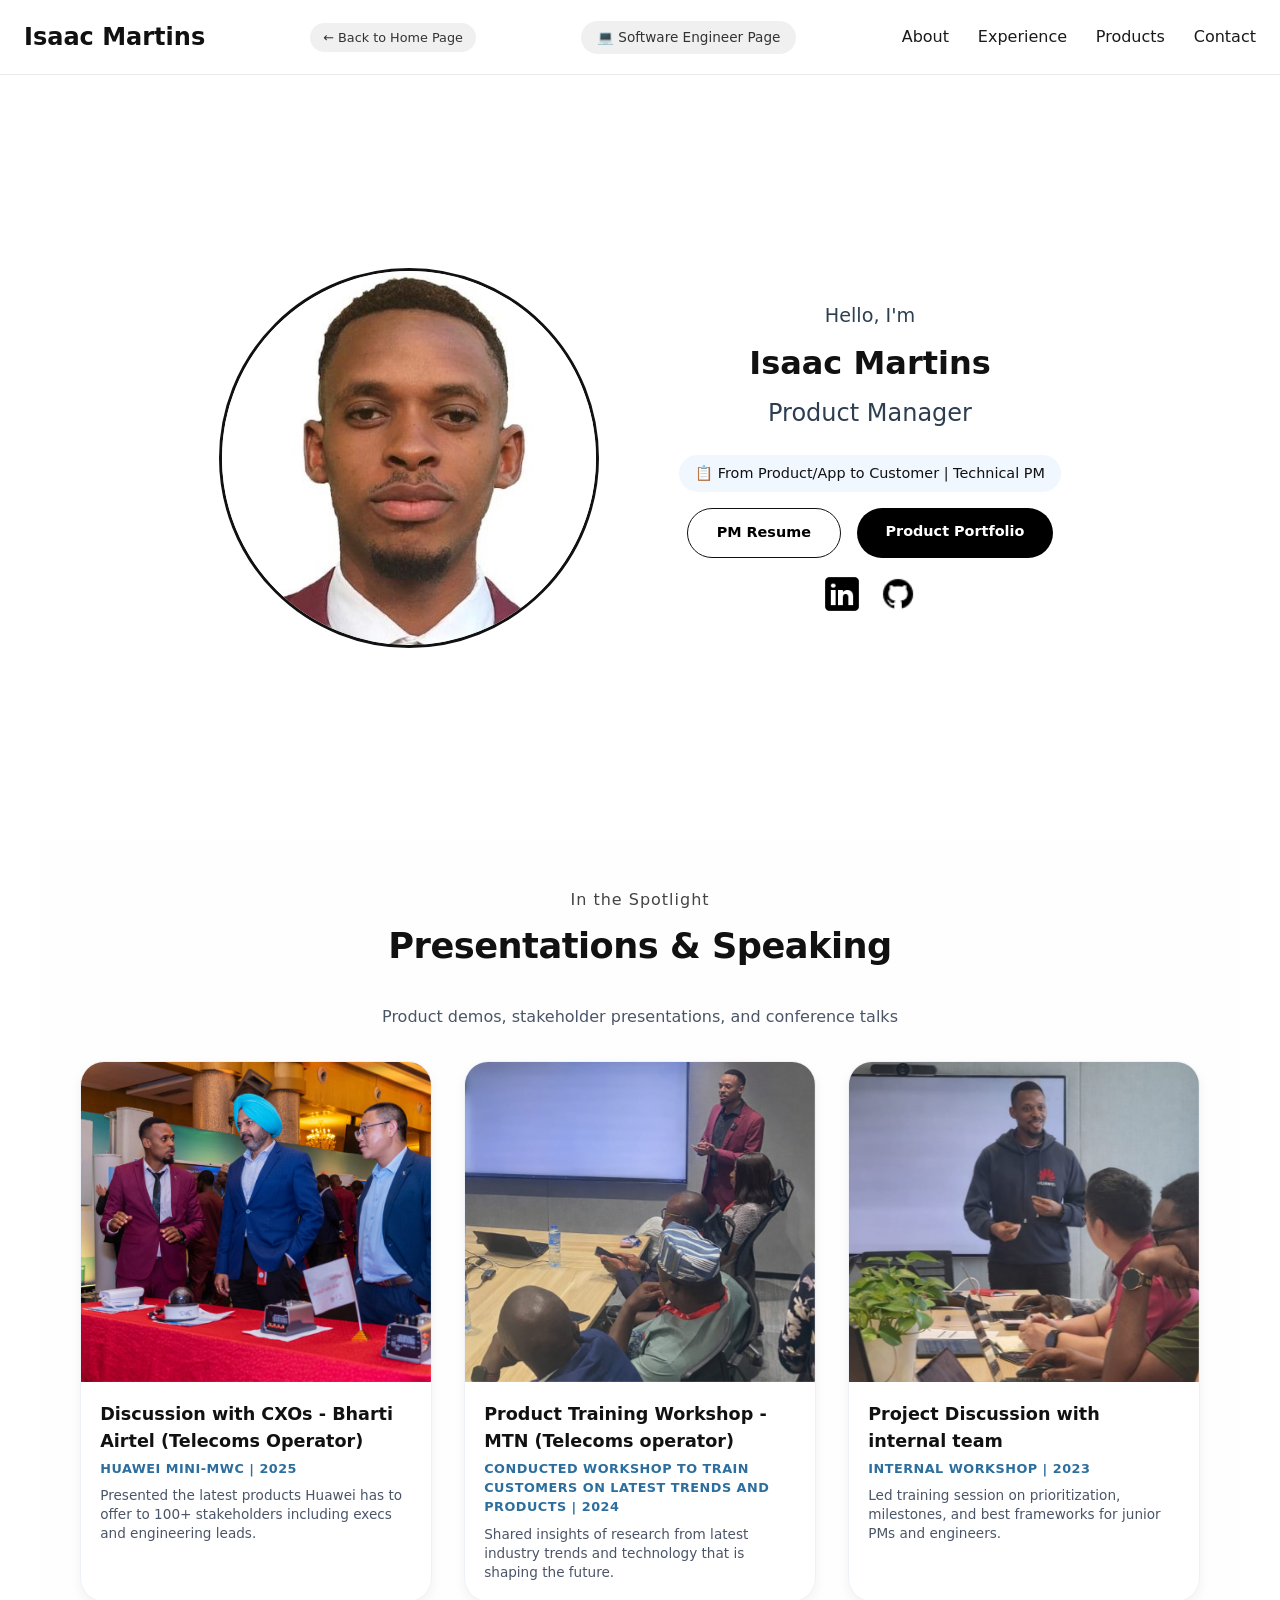
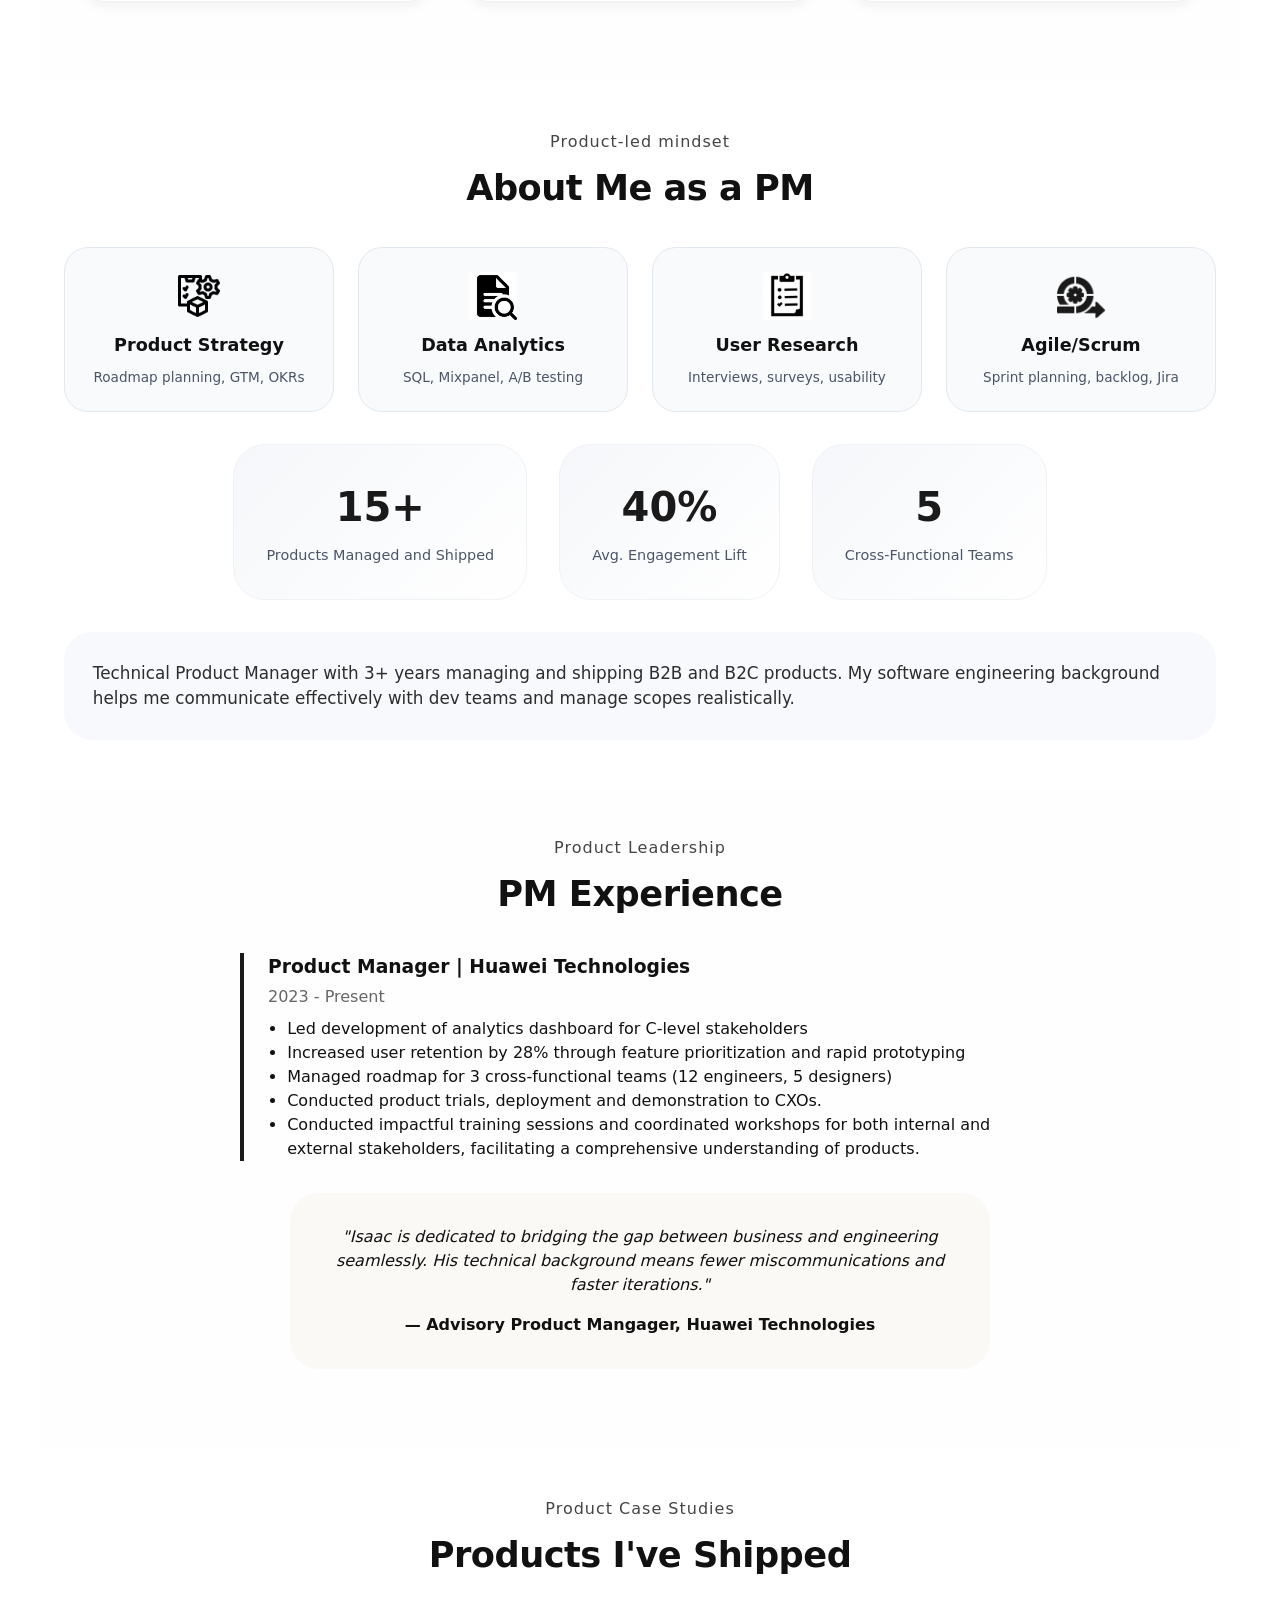
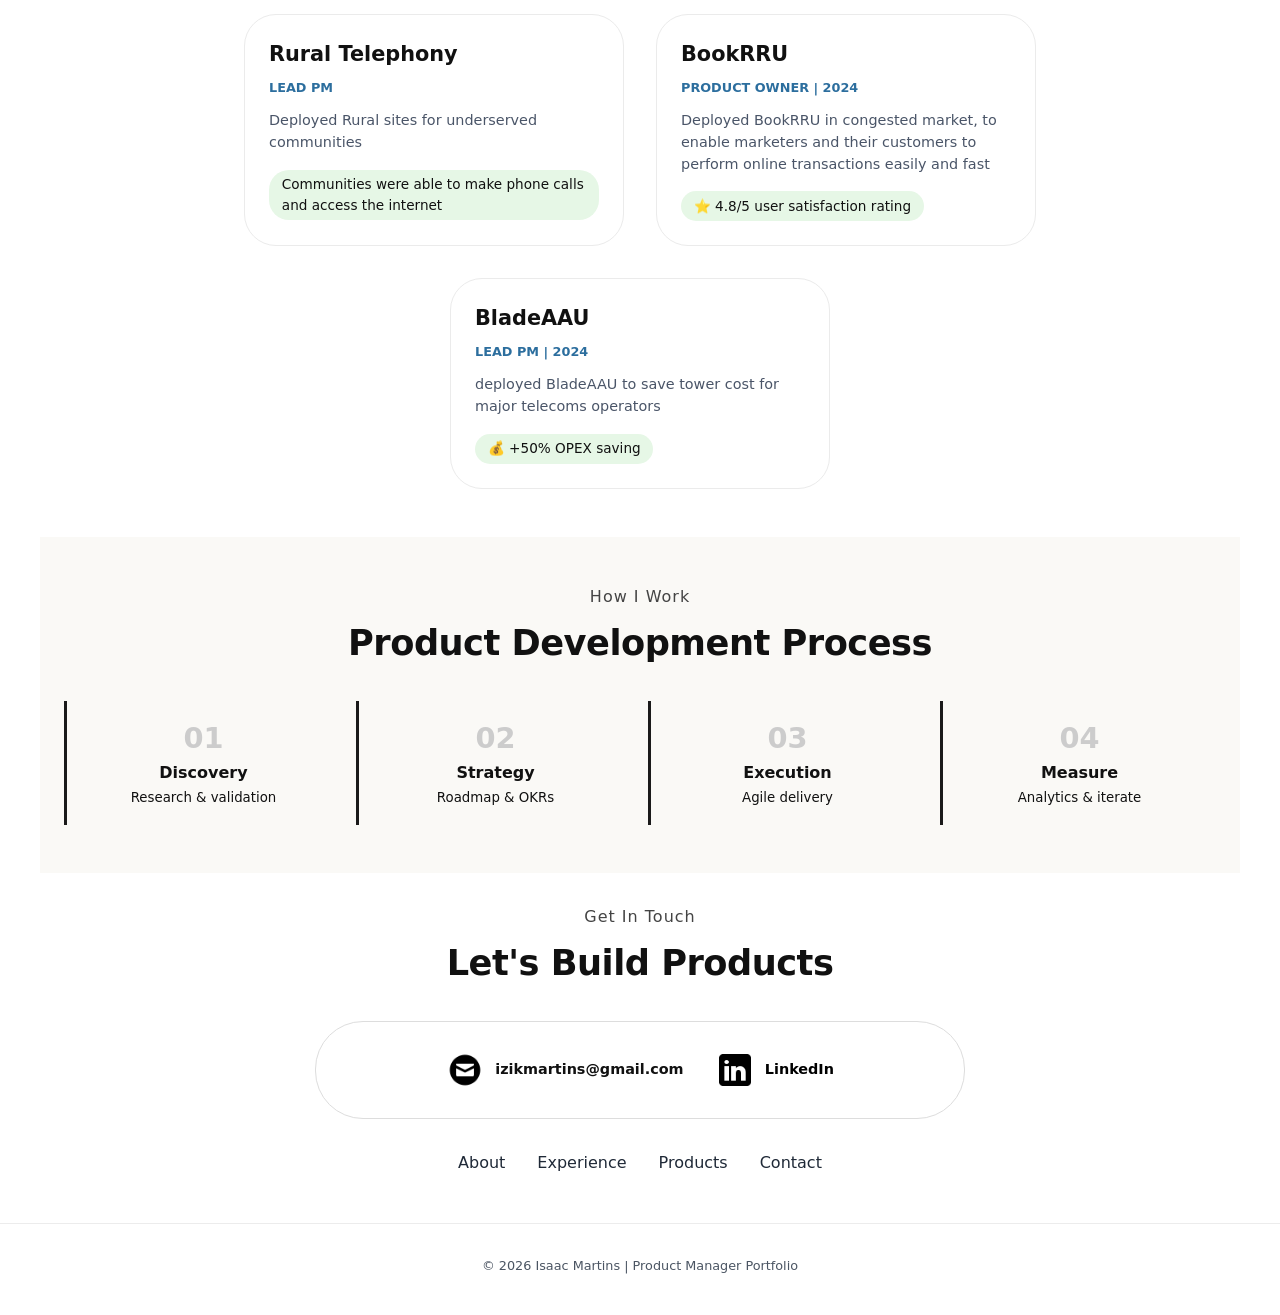
==== pm-portfolio.html @ a0c47660 "improved portfolio site" ====
<!DOCTYPE html>
<html lang="en">
<head>
  <meta charset="UTF-8">
  <meta name="viewport" content="width=device-width, initial-scale=1.0, viewport-fit=cover">
  <title>Isaac Martins | Product Manager Portfolio</title>
  <link rel="stylesheet" href="styles.css">
</head>
<body>
  <header>
    <p>Isaac Martins</p>
    <a href="index.html" class="role-link" style="text-decoration: none; background: #f0f0f0; padding: 0.3rem 0.8rem; border-radius: 40px; font-size: 0.8rem;">← Back to Home Page</a>
    <div class="role-badge">
      <a href="dev-portfolio.html" class="role-link">💻 Software Engineer Page</a>
      
    </div>
    
    <nav>
      <ul>
        <li><a href="#pm-about">About</a></li>
        <li><a href="#pm-experience">Experience</a></li>
        <li><a href="#pm-projects">Products</a></li>
        <li><a href="#contact">Contact</a></li>
      </ul>
    </nav>
    
  </header>

  <main>
    <!-- PM Section -->
    <section class="fsection">
      <article>
        <img class="profile-pic" src="assets/profile-pic.jpg" alt="Isaac Martins PM">
      </article>
      <article>
        <div class="intro">
          <p class="intro-p1">Hello, I'm</p>
          <p class="intro-p2"><b>Isaac Martins</b></p>
          <p class="intro-p3">Product Manager</p>
          <div class="pm-tagline">📋 From Product/App to Customer | Technical PM</div>
        </div>
        <div class="doc">
          <a href="assets/Martins Isaac (PM) - CV.pdf" download class="download-btn">PM Resume</a>
          <a href="#presentations" class="contact-btn">Product Portfolio</a>
        </div>
        <div class="contact-icons" style="display: flex; justify-content: center; gap: 1rem; margin-top: 1rem;">
         <a href="https://linkedin.com/in/isaac-m-b29242b6" target="_blank"aria-label="LinkedIn"><img src="assets/linkedin2.png" alt="LinkedIn"></a>
          <a href="https://github.com/izikmartins" target="_blank" aria-label="GitHub"><img src="assets/github.png" alt="GitHub"></a>
        </div>
      </article>
    </section>
        <!-- Presentations & Speaking Gallery -->
    <section class="section-container presentation-section" id="presentations">
      <div style="text-align: center;">
        <p class="headers-p">In the Spotlight</p>
        <h1 class="headers-h1">Presentations & Speaking</h1>
        <p style="color: #4a5568; max-width: 600px; margin: 0 auto 2rem;">Product demos, stakeholder presentations, and conference talks</p>
      </div>

      <div class="gallery-grid" id="galleryGrid">
        
        
        <div class="gallery-card">
          <img class="gallery-img" src="assets/presentation-1.jpg" alt="Product roadmap presentation" >
          <div class="gallery-info">
            <div class="gallery-title">Discussion with CXOs - Bharti Airtel (Telecoms Operator)</div>
            <div class="gallery-event">Huawei Mini-MWC | 2025</div>
            <div class="gallery-desc">Presented the latest products Huawei has to offer to 100+ stakeholders including execs and engineering leads.</div>
          </div>
        </div>

       
        <div class="gallery-card">
          <img class="gallery-img" src="assets/presentation-3.jpeg" alt="User research findings" onerror="this.src='https://placehold.co/600x400/34495e/white?text=User+Research+Findings'">
          <div class="gallery-info">
            <div class="gallery-title">Product Training Workshop - MTN (Telecoms operator) </div>
            <div class="gallery-event">Conducted Workshop to train customers on latest trends and products | 2024</div>
            <div class="gallery-desc">Shared insights of research from latest industry trends and technology that is shaping the future.</div>
          </div>
        </div>


     
        <div class="gallery-card">
          <img class="gallery-img" src="assets/presentation-6.jpeg" alt="Agile workshop" onerror="this.src='https://placehold.co/600x400/2c3e50/white?text=Agile+Workshop'">
          <div class="gallery-info">
            <div class="gallery-title">Project Discussion with internal team</div>
            <div class="gallery-event">Internal Workshop | 2023</div>
            <div class="gallery-desc">Led training session on prioritization, milestones, and best frameworks for junior PMs and engineers.</div>
          </div>
        </div>
      </div>

    
    </section>

    <!-- PM About -->
    <section id="pm-about" class="section-container">
      <div style="text-align: center;">
        <p class="headers-p">Product-led mindset</p>
        <h1 class="headers-h1">About Me as a PM</h1>
      </div>
      
      <div class="pm-skills-grid">
        <div class="skill-card">
          <img src="assets/product-management.png" alt="strategy">
          <h3>Product Strategy</h3>
          <p>Roadmap planning, GTM, OKRs</p>
        </div>
        <div class="skill-card">
          <img src="assets/analysis.gif" alt="analytics">
          <h3>Data Analytics</h3>
          <p>SQL, Mixpanel, A/B testing</p>
        </div>
        <div class="skill-card">
          <img src="assets/market-survey.gif" alt="users">
          <h3>User Research</h3>
          <p>Interviews, surveys, usability</p>
        </div>
        <div class="skill-card">
          <img src="assets/scrum.png" alt="agile">
          <h3>Agile/Scrum</h3>
          <p>Sprint planning, backlog, Jira</p>
        </div>
      </div>

      <div class="metrics-grid">
        <div class="metric-item">
          <div class="metric-number">15+</div>
          <div class="metric-label">Products Managed and Shipped</div>
        </div>
        <div class="metric-item">
          <div class="metric-number">40%</div>
          <div class="metric-label">Avg. Engagement Lift</div>
        </div>
        <div class="metric-item">
          <div class="metric-number">5</div>
          <div class="metric-label">Cross-Functional Teams</div>
        </div>
      </div>

      <div class="about-text" style="background: #f7f9fc; padding: 1.8rem; border-radius: 28px; margin-top: 1.5rem;">
        <p style="font-size: 1.05rem;">Technical Product Manager with 3+ years managing and shipping B2B and B2C products. 
        My software engineering background helps me communicate effectively with dev teams and manage
        scopes realistically.</p>
      </div>
    </section>

    <!-- PM Experience -->
    <section id="pm-experience" class="section-container" style="background: #fefefe;">
      <div style="text-align: center;">
        <p class="headers-p">Product Leadership</p>
        <h1 class="headers-h1">PM Experience</h1>
      </div>

      <div style="display: flex; flex-direction: column; gap: 1.5rem; max-width: 800px; margin: 0 auto;">
        <div style="border-left: 4px solid #1a1a1a; padding-left: 1.5rem;">
          <h3>Product Manager | Huawei Technologies</h3>
          <p style="color: #666; margin: 0.3rem 0;">2023 - Present</p>
          <ul style="margin-left: 1.2rem; margin-top: 0.5rem;">
            <li>Led development of analytics dashboard for C-level stakeholders</li>
            <li>Increased user retention by 28% through feature prioritization and rapid prototyping</li>
            <li>Managed roadmap for 3 cross-functional teams (12 engineers, 5 designers)</li>
            <li>Conducted product trials, deployment and demonstration to CXOs. </li>
            <li>Conducted impactful training sessions and coordinated workshops for both 
              internal and external stakeholders, facilitating a comprehensive understanding of products. </li>
          </ul>
        </div>
        
      </div>

      <div class="testimonial">
        <p style="font-size: 1rem; font-style: italic;">"Isaac is dedicated to bridging the gap between business and engineering seamlessly. His technical background means fewer miscommunications and faster iterations."</p>
        <p style="margin-top: 1rem; font-weight: 600;">— Advisory Product Mangager, Huawei Technologies</p>
      </div>
    </section>

    <!-- PM Projects (product case studies) -->
    <section id="pm-projects" class="section-container">
      <div style="text-align: center;">
        <p class="headers-p">Product Case Studies</p>
        <h1 class="headers-h1">Products I've Shipped</h1>
      </div>

      <div class="projects-div">
        <div class="project-card">
        
          <div class="proj-title">Rural Telephony</div>
          <div class="proj-role">Lead PM </div>
          <div class="proj-desc">Deployed Rural  sites for underserved communities</div>
          <div class="proj-impact">Communities were able to make phone calls and access the internet</div>
        </div>

        <div class="project-card">
        
          <div class="proj-title">BookRRU</div>
          <div class="proj-role">Product Owner | 2024</div>
          <div class="proj-desc">Deployed BookRRU in congested market, to enable marketers and their customers to perform online transactions easily and fast</div>
          <div class="proj-impact">⭐ 4.8/5 user satisfaction rating</div>
        </div>

        <div class="project-card">
      
          <div class="proj-title">BladeAAU</div>
          <div class="proj-role">Lead PM | 2024</div>
          <div class="proj-desc">deployed BladeAAU to save tower cost for major telecoms operators</div>
          <div class="proj-impact">💰 +50% OPEX saving</div>
        </div>
      </div>
    </section>

    <!-- Product Process Section  -->
    <section class="section-container" style="background: #faf9f6;">
      <div style="text-align: center;">
        <p class="headers-p">How I Work</p>
        <h1 class="headers-h1">Product Development Process</h1>
      </div>
      <div class="roadmap">
        <div class="roadmap-step"><span class="step-number">01</span><br><strong>Discovery</strong><br><small>Research & validation</small></div>
        <div class="roadmap-step"><span class="step-number">02</span><br><strong>Strategy</strong><br><small>Roadmap & OKRs</small></div>
        <div class="roadmap-step"><span class="step-number">03</span><br><strong>Execution</strong><br><small>Agile delivery</small></div>
        <div class="roadmap-step"><span class="step-number">04</span><br><strong>Measure</strong><br><small>Analytics & iterate</small></div>
      </div>
    </section>

    <!-- Contact  -->
    <section id="contact" class="section-container">
      <div style="text-align: center;">
        <p class="headers-p">Get In Touch</p>
        <h1 class="headers-h1">Let's Build Products</h1>
      </div>
      <div class="contact-div">
        <div class="mail">
          <img src="assets/mail2.png" class="contact-mail-img" alt="email">
          <p class="contact-p"><b>izikmartins@gmail.com</b></p>
        </div>
        <div class="linkedin">
           
          <a href="https://linkedin.com/in/isaac-m-b29242b6" target="_blank"aria-label="LinkedIn"><img src="assets/linkedin2.png" class="contact-link-img" alt="linkedin"></a>
         <a href="https://linkedin.com/in/isaac-m-b29242b6" target="_blank"aria-label="LinkedIn" style="text-decoration: none; color:black"> <p class="contact-p"><b>LinkedIn</b></p></a>
        </div>
      </div>
      <div class="footLinks">
        <ul>
          <li><a href="#pm-about">About</a></li>
          <li><a href="#pm-experience">Experience</a></li>
          <li><a href="#pm-projects">Products</a></li>
          <li><a href="#contact">Contact</a></li>
        </ul>
      </div>
    </section>
  </main>

  <footer>
    <p>© 2026 Isaac Martins | Product Manager Portfolio</p>
  </footer>
</body>
</html>
---- styles.css ----
* {
  margin: 0;
  padding: 0;
  box-sizing: border-box;
}

body {
  font-family: system-ui, 'Segoe UI', 'Poppins', -apple-system, BlinkMacSystemFont, 'Roboto', sans-serif;
  background-color: #ffffff;
  color: #111;
  line-height: 1.5;
  scroll-behavior: smooth;
}

/* ============================================
   TYPOGRAPHY & UTILITIES
   ============================================ */
.headers-p {
  font-size: 1rem;
  letter-spacing: 1px;
  color: #444;
  margin-bottom: 0.5rem;
  font-weight: 500;
  text-align: center;
}

.headers-h1 {
  font-size: 2.2rem;
  margin-top: 0;
  margin-bottom: 2rem;
  font-weight: 700;
  letter-spacing: -0.5px;
  text-align: center;
}

.section-container {
  padding: 3rem 1.5rem;
  max-width: 1200px;
  margin: 0 auto;
}

/* ============================================
   HEADER & NAVIGATION (All pages)
   ============================================ */
header {
  display: flex;
  flex-wrap: wrap;
  justify-content: space-between;
  align-items: center;
  padding: 1.2rem 1.5rem;
  background: white;
  border-bottom: 1px solid #eaeaea;
  gap: 1rem;
}

header p {
  font-size: 1.5rem;
  font-weight: 600;
  margin: 0;
}

/* Hub/home button (back to landing) */
.hub-btn {
  text-decoration: none;
  background: #f0f0f0;
  padding: 0.4rem 1rem;
  border-radius: 40px;
  font-size: 0.8rem;
  font-weight: 500;
  color: #333;
  transition: 0.2s;
}

.hub-btn:hover {
  background: #ddd;
}

/* Role badge for switching between dev/pm */
.role-badge {
  display: flex;
  gap: 0.8rem;
  align-items: center;
  flex-wrap: wrap;
}

.role-link {
  text-decoration: none;
  padding: 0.4rem 1rem;
  border-radius: 40px;
  font-size: 0.85rem;
  font-weight: 500;
  transition: all 0.2s;
}

.role-link.active {
  background: black;
  color: white;
}

.role-link:not(.active) {
  background: #f0f0f0;
  color: #333;
}

.role-link:not(.active):hover {
  background: #ddd;
}

nav ul {
  list-style-type: none;
  padding: 0;
  margin: 0;
  display: flex;
  flex-wrap: wrap;
  gap: 1.8rem;
}

nav ul li a {
  text-decoration: none;
  color: #1a1a1a;
  font-weight: 500;
  font-size: 1rem;
  transition: color 0.2s;
}

nav ul li a:hover {
  text-decoration: underline;
  color: #000;
}

/* ============================================
   main SECTION (Shared styles)
   ============================================ */
.fsection {
  display: flex;
  flex-wrap: wrap;
  justify-content: center;
  align-items: center;
  gap: 3rem;
  min-height: 85vh;
  padding: 2rem 1.5rem;
  max-width: 1280px;
  margin: 0 auto;
}

.profile-pic {
  width: 280px;
  max-width: 75vw;
  border-radius: 50%;
  border: 3px solid #111;
  object-fit: cover;
  aspect-ratio: 1 / 1;
}

.intro {
  text-align: center;
}

.intro-p1 {
  font-size: 1.2rem;
  color: #2c3e50;
}

.intro-p2 {
  font-size: 2rem;
  font-weight: 700;
  margin: 0.5rem 0;
}

.intro-p3 {
  font-size: 1.5rem;
  color: #2c3e50;
  margin-bottom: 1rem;
}

.pm-tagline {
  background: #f0f7ff;
  padding: 0.5rem 1rem;
  border-radius: 40px;
  font-size: 0.9rem;
  display: inline-block;
  margin-top: 0.5rem;
}

.doc {
  display: flex;
  flex-wrap: wrap;
  justify-content: center;
  gap: 1rem;
  margin: 1rem 0;
}

.download-btn, .contact-btn {
  background-color: white;
  color: black;
  border: 1px solid #111;
  border-radius: 40px;
  padding: 0.8rem 1.8rem;
  font-weight: 600;
  font-size: 0.9rem;
  cursor: pointer;
  transition: all 0.25s ease;
  text-decoration: none;
  display: inline-block;
}

.contact-btn {
  background-color: black;
  color: white;
  border: none;
}

.download-btn:hover {
  background-color: black;
  color: white;
  transform: scale(1.02);
}

.contact-btn:hover {
  background-color: white;
  color: black;
  border: 1px solid black;
  transform: scale(1.02);
}

.contact-icons {
  display: flex;
  justify-content: center;
  gap: 1.2rem;
  margin-top: 1rem;
}

.contact-icons img {
  width: 40px;
  transition: transform 0.2s;
}

.contact-icons img:hover {
  transform: scale(1.08);
}

/* ============================================
   ABOUT SECTION (Dev portfolio)
   ============================================ */
#about {
  padding: 3rem 1.5rem;
  max-width: 1200px;
  margin: 0 auto;
}

.about-details {
  display: flex;
  flex-wrap: wrap;
  align-items: center;
  justify-content: center;
  gap: 2rem;
  margin-top: 1rem;
}

.about-pic {
  width: 280px;
  max-width: 80vw;
  height: auto;
  border-radius: 24px;
  object-fit: cover;
  box-shadow: 0 8px 20px rgba(0,0,0,0.05);
}

.content-col {
  flex: 1;
  min-width: 260px;
}

.about-desc {
  display: flex;
  flex-wrap: wrap;
  gap: 1.5rem;
  margin-bottom: 1.5rem;
  justify-content: flex-start;
}

.exper, .edu {
  border: 1px solid #ddd;
  border-radius: 28px;
  padding: 1.2rem;
  text-align: center;
  background: #fefefe;
  flex: 1;
  min-width: 160px;
  transition: 0.2s;
}

.exper img, .edu img {
  width: 45px;
  margin-bottom: 0.5rem;
}

.about-text {
  font-size: 1rem;
  line-height: 1.5;
  color: #2d2d2d;
  background: #f9f9f9;
  padding: 1.2rem;
  border-radius: 28px;
}

/* ============================================
   EXPERIENCE SECTION (Dev portfolio)
   ============================================ */
#experience {
  padding: 2rem 1.5rem 3rem;
  max-width: 1280px;
  margin: 0 auto;
}

.explore {
  text-align: center;
}

.articles-div {
  display: flex;
  flex-wrap: wrap;
  justify-content: center;
  gap: 2rem;
  margin-top: 2rem;
}

.whole-exper, .whole-exper2 {
  background: white;
  border: 1px solid #e2e2e2;
  border-radius: 36px;
  padding: 1.8rem 1.5rem;
  width: 100%;
  max-width: 500px;
  display: flex;
  flex-wrap: wrap;
  justify-content: space-between;
  gap: 1.2rem;
  box-shadow: 0 6px 14px rgba(0,0,0,0.02);
}

.inner-exper {
  display: flex;
  align-items: center;
  gap: 0.8rem;
  width: calc(50% - 0.8rem);
  min-width: 160px;
}

.test-1 img {
  width: 36px;
}

.p-test1 {
  font-weight: 700;
  font-size: 1rem;
}

.p-test2 {
  font-size: 0.85rem;
  color: #4a5568;
}

/* ============================================
   PROJECTS SECTION (Dev portfolio)
   ============================================ */
#projects {
  padding: 2rem 1.5rem 3rem;
  background: #fcfcfc;
}

.projects-div {
  display: flex;
  flex-wrap: wrap;
  justify-content: center;
  gap: 2rem;
  max-width: 1300px;
  margin: 0 auto;
}

.project1 {
  background: white;
  border-radius: 32px;
  border: 1px solid #ebebeb;
  padding: 1.5rem;
  width: 100%;
  max-width: 360px;
  transition: all 0.25s;
  text-align: center;
  box-shadow: 0 8px 18px rgba(0,0,0,0.03);
}

.project1:hover {
  transform: translateY(-6px);
  box-shadow: 0 20px 30px -12px rgba(0,0,0,0.1);
}

.proj-img {
  width: 100%;
  height: auto;
  aspect-ratio: 16 / 10;
  object-fit: cover;
  border-radius: 24px;
  margin-bottom: 1rem;
}

.proj-p {
  font-size: 1.3rem;
  margin: 0.75rem 0 1rem;
}

.proj-btn {
  display: flex;
  flex-wrap: wrap;
  justify-content: center;
  gap: 1rem;
}

.git-btn, .live-btn {
  border-radius: 40px;
  padding: 0.6rem 1.2rem;
  font-weight: 600;
  text-decoration: none;
  font-size: 0.85rem;
  transition: all 0.2s;
  display: inline-block;
  border: 1px solid #111;
  cursor: pointer;
}

.git-btn {
  background: white;
  color: black;
}

.live-btn {
  background: black;
  color: white;
}

.git-btn:hover {
  background: black;
  color: white;
}

.live-btn:hover {
  background: white;
  color: black;
}

/* ============================================
   PM-SPECIFIC STYLES (Product Manager portfolio)
   ============================================ */
.pm-skills-grid {
  display: flex;
  flex-wrap: wrap;
  gap: 1.5rem;
  justify-content: center;
  margin-top: 1rem;
}

.skill-card {
  background: #f8fafc;
  border-radius: 24px;
  padding: 1.5rem;
  text-align: center;
  flex: 1;
  min-width: 150px;
  border: 1px solid #e2e8f0;
  transition: transform 0.2s;
}

.skill-card:hover {
  transform: translateY(-4px);
}

.skill-card img {
  width: 48px;
  margin: 0 auto 0.8rem;
}

.skill-card h3 {
  font-size: 1.1rem;
  margin-bottom: 0.5rem;
}

.skill-card p {
  font-size: 0.85rem;
  color: #4a5568;
}

.metrics-grid {
  display: flex;
  flex-wrap: wrap;
  gap: 2rem;
  justify-content: center;
  margin: 2rem 0;
}

.metric-item {
  text-align: center;
  background: linear-gradient(135deg, #f5f7fa 0%, #fff 100%);
  padding: 2rem;
  border-radius: 32px;
  min-width: 180px;
  border: 1px solid #eef2f6;
}

.metric-number {
  font-size: 2.5rem;
  font-weight: 800;
  color: #1a1a1a;
}

.metric-label {
  font-size: 0.9rem;
  color: #4a5568;
  margin-top: 0.5rem;
}

.project-card {
  background: white;
  border-radius: 32px;
  border: 1px solid #ebebeb;
  padding: 1.5rem;
  width: 100%;
  max-width: 380px;
  transition: all 0.25s;
}

.project-card:hover {
  transform: translateY(-6px);
  box-shadow: 0 20px 30px -12px rgba(0,0,0,0.1);
}

.proj-icon {
  width: 60px;
  margin-bottom: 1rem;
}

.proj-title {
  font-size: 1.3rem;
  font-weight: 700;
  margin-bottom: 0.5rem;
}

.proj-role {
  font-size: 0.8rem;
  color: #2c6e9e;
  font-weight: 600;
  margin-bottom: 0.8rem;
  text-transform: uppercase;
}

.proj-desc {
  font-size: 0.9rem;
  color: #4a5568;
  margin-bottom: 1rem;
}

.proj-impact {
  font-size: 0.85rem;
  background: #e6f7e6;
  padding: 0.3rem 0.8rem;
  border-radius: 20px;
  display: inline-block;
}

.roadmap {
  display: flex;
  flex-wrap: wrap;
  justify-content: center;
  gap: 1rem;
  margin-top: 2rem;
}

.roadmap-step {
  flex: 1;
  min-width: 150px;
  text-align: center;
  padding: 1rem;
  border-left: 3px solid #1a1a1a;
}

.step-number {
  font-size: 1.8rem;
  font-weight: 800;
  color: #ccc;
}

.testimonial {
  background: #faf9f6;
  border-radius: 28px;
  padding: 2rem;
  text-align: center;
  max-width: 700px;
  margin: 2rem auto;
}

/* ============================================
   PRESENTATIONS GALLERY (PM Portfolio)
   ============================================ */
.presentation-section {
  background: #fefefe;
}

.gallery-grid {
  display: grid;
  grid-template-columns: repeat(auto-fit, minmax(300px, 1fr));
  gap: 2rem;
  max-width: 1300px;
  margin: 2rem auto;
  padding: 0 1rem;
}

.gallery-card {
  background: white;
  border-radius: 24px;
  overflow: hidden;
  border: 1px solid #eef2f6;
  transition: all 0.3s ease;
  box-shadow: 0 4px 12px rgba(0,0,0,0.05);
}

.gallery-card:hover {
  transform: translateY(-5px);
  box-shadow: 0 20px 30px -12px rgba(0,0,0,0.15);
}

.gallery-img {
  width: 100%;
  height: 320px;
  object-fit: cover;
  object-position: center top; /* Focus on face/top of photo */
  
  /* Prevent blur on resize */
  transform: translateZ(0);
  backface-visibility: hidden;
  
  /* Smooth but sharp */
  image-rendering: crisp-edges;
}

/* For images that are naturally smaller - don't stretch them */
.gallery-img[src*="small"] {
  object-fit: contain;
  background: #f0f2f5;
}
.gallery-info {
  padding: 1.2rem;
}

.gallery-title {
  font-size: 1.1rem;
  font-weight: 700;
  margin-bottom: 0.3rem;
}

.gallery-event {
  font-size: 0.8rem;
  color: #2c6e9e;
  font-weight: 600;
  margin-bottom: 0.5rem;
  text-transform: uppercase;
  letter-spacing: 0.5px;
}

.gallery-desc {
  font-size: 0.85rem;
  color: #4a5568;
  line-height: 1.4;
}

/* Upload  */
.upload-hint {
  text-align: center;
  padding: 1rem;
  background: #f8fafc;
  border-radius: 40px;
  max-width: 400px;
  margin: 1rem auto 0;
  font-size: 0.8rem;
  color: #64748b;
}

.upload-hint a {
  color: #2c6e9e;
}

/* ============================================
   LANDING PAGE 
   ============================================ */
.landing-bg {
  background: linear-gradient(135deg, #faf9f8 0%, #ffffff 100%);
}

.hero {
  display: flex;
  flex-direction: column;
  align-items: center;
  justify-content: center;
  text-align: center;
  padding: 3rem 1.5rem 2rem;
  max-width: 900px;
  margin: 0 auto;
}

.hero h1 {
  font-size: 2.8rem;
  font-weight: 700;
  margin-bottom: 0.75rem;
  letter-spacing: -1px;
}

.hero-tagline {
  font-size: 1.2rem;
  color: #4a5568;
  max-width: 550px;
  margin-bottom: 0.5rem;
}

.dual-badge {
  display: inline-flex;
  gap: 0.8rem;
  margin: 1.2rem 0 1rem;
  flex-wrap: wrap;
  justify-content: center;
}

.badge {
  background: #eef2ff;
  padding: 0.4rem 1.2rem;
  border-radius: 40px;
  font-size: 0.85rem;
  font-weight: 500;
}

.choice-container {
  display: flex;
  flex-wrap: wrap;
  justify-content: center;
  gap: 2rem;
  max-width: 1200px;
  margin: 2rem auto;
  padding: 1rem 1.5rem 3rem;
}

.choice-card {
  background: white;
  border-radius: 2rem;
  padding: 2rem 1.8rem;
  flex: 1;
  min-width: 280px;
  max-width: 420px;
  text-align: center;
  text-decoration: none;
  color: inherit;
  transition: all 0.3s ease;
  border: 1px solid #eaeef2;
  box-shadow: 0 8px 20px rgba(0,0,0,0.03);
}

.choice-card:hover {
  transform: translateY(-8px);
  box-shadow: 0 25px 40px -12px rgba(0,0,0,0.15);
  border-color: #cbd5e1;
}

.card-icon {
  font-size: 3.8rem;
  margin-bottom: 1rem;
}

.choice-card h2 {
  font-size: 1.8rem;
  margin-bottom: 0.75rem;
  font-weight: 700;
}

.choice-card .role-desc {
  color: #2c6e9e;
  font-weight: 600;
  margin-bottom: 1rem;
  letter-spacing: -0.2px;
}

.choice-card p {
  color: #4a5568;
  font-size: 0.95rem;
  margin-bottom: 1.5rem;
  line-height: 1.5;
}

.skill-pills {
  display: flex;
  flex-wrap: wrap;
  gap: 0.5rem;
  justify-content: center;
  margin: 1rem 0;
}

.skill-pill {
  background: #f1f5f9;
  padding: 0.25rem 0.8rem;
  border-radius: 30px;
  font-size: 0.75rem;
  font-weight: 500;
}

.enter-btn {
  display: inline-block;
  margin-top: 1rem;
  padding: 0.7rem 1.8rem;
  border-radius: 40px;
  font-weight: 600;
  transition: all 0.2s;
  border: 1px solid #1a1a1a;
}

.dev-btn {
  background: white;
  color: black;
}

.dev-btn:hover {
  background: #1a1a1a;
  color: white;
}

.pm-btn {
  background: #1a1a1a;
  color: white;
}

.pm-btn:hover {
  background: white;
  color: black;
}

.stats {
  display: flex;
  flex-wrap: wrap;
  justify-content: center;
  gap: 2.5rem;
  max-width: 900px;
  margin: 1rem auto 3rem;
  padding: 1.5rem;
  background: #f8fafc;
  border-radius: 60px;
}

.stat-item {
  text-align: center;
}

.stat-number {
  font-size: 1.8rem;
  font-weight: 800;
}

.stat-label {
  font-size: 0.8rem;
  color: #4b5563;
  text-transform: uppercase;
  letter-spacing: 1px;
}

.quick-contact {
  text-align: center;
  padding: 2rem 1.5rem;
  background: white;
  border-top: 1px solid #eef2f6;
}

/* ============================================
   CONTACT & FOOTER (All pages)
   ============================================ */
#contact {
  padding: 2rem 1.5rem 1rem;
  max-width: 1000px;
  margin: 0 auto;
}

.contact-div {
  display: flex;
  flex-wrap: wrap;
  justify-content: center;
  gap: 2rem;
  border: 1px solid #ddd;
  border-radius: 48px;
  padding: 1.8rem 2rem;
  max-width: 650px;
  width: 100%;
  margin: 2rem auto;
  background: white;
}

.mail, .linkedin {
  display: flex;
  align-items: center;
  gap: 0.7rem;
  flex-wrap: wrap;
  justify-content: center;
}

.contact-mail-img, .contact-link-img {
  width: 38px;
}

.contact-p {
  font-size: 0.9rem;
  word-break: break-word;
}

.footLinks ul {
  display: flex;
  flex-wrap: wrap;
  justify-content: center;
  gap: 2rem;
  list-style: none;
  margin: 2rem 0 1rem;
  padding: 0;
}

.footLinks ul li a {
  text-decoration: none;
  color: #1f2937;
  font-weight: 500;
}

.footLinks ul li a:hover {
  text-decoration: underline;
}

footer {
  text-align: center;
  padding: 2rem 1rem 2.5rem;
  font-size: 0.8rem;
  color: #4b5563;
  border-top: 1px solid #ececec;
  margin-top: 1rem;
}

footer p {
  display: inline-flex;
  align-items: center;
  gap: 6px;
  flex-wrap: wrap;
  justify-content: center;
}

footer p img {
  width: 14px;
  height: 14px;
}

/* ============================================
   RESPONSIVE BREAKPOINTS (All pages)
   ============================================ */
@media (max-width: 768px) {
  header {
    flex-direction: column;
    text-align: center;
  }

  .headers-h1 {
    font-size: 1.8rem;
  }

  .fsection {
    gap: 2rem;
    min-height: auto;
  }

  .intro-p2 {
    font-size: 1.8rem;
  }

  .about-desc {
    flex-direction: column;
    align-items: stretch;
  }

  .exper, .edu {
    width: 100%;
  }

  .whole-exper, .whole-exper2 {
    max-width: 100%;
  }

  .inner-exper {
    width: 100%;
  }

  .contact-div {
    flex-direction: column;
    align-items: center;
  }

  .metric-number {
    font-size: 1.8rem;
  }

  .roadmap-step {
    border-left: none;
    border-top: 2px solid #ddd;
    padding-top: 1rem;
  }

  .hero h1 {
    font-size: 2rem;
  }

  .stats {
    border-radius: 32px;
    gap: 1.5rem;
  }
}

@media (max-width: 480px) {
  .profile-pic {
    width: 200px;
  }

  .headers-h1 {
    font-size: 1.6rem;
  }

  .intro-p2 {
    font-size: 1.5rem;
  }

  .intro-p3 {
    font-size: 1.2rem;
  }

  .hero h1 {
    font-size: 1.8rem;
  }

  .choice-card h2 {
    font-size: 1.5rem;
  }

  .stat-number {
    font-size: 1.4rem;
  }

  .git-btn, .live-btn {
    padding: 0.5rem 1rem;
    font-size: 0.75rem;
  }
}

@media (min-width: 1200px) {
  .fsection {
    gap: 5rem;
  }

  .profile-pic {
    width: 380px;
  }

  .about-pic {
    width: 340px;
  }
}

/* Images - global rule */
img {
  max-width: 100%;
  height: auto;
  display: block;
}

html {
  scroll-padding-top: 20px;
}
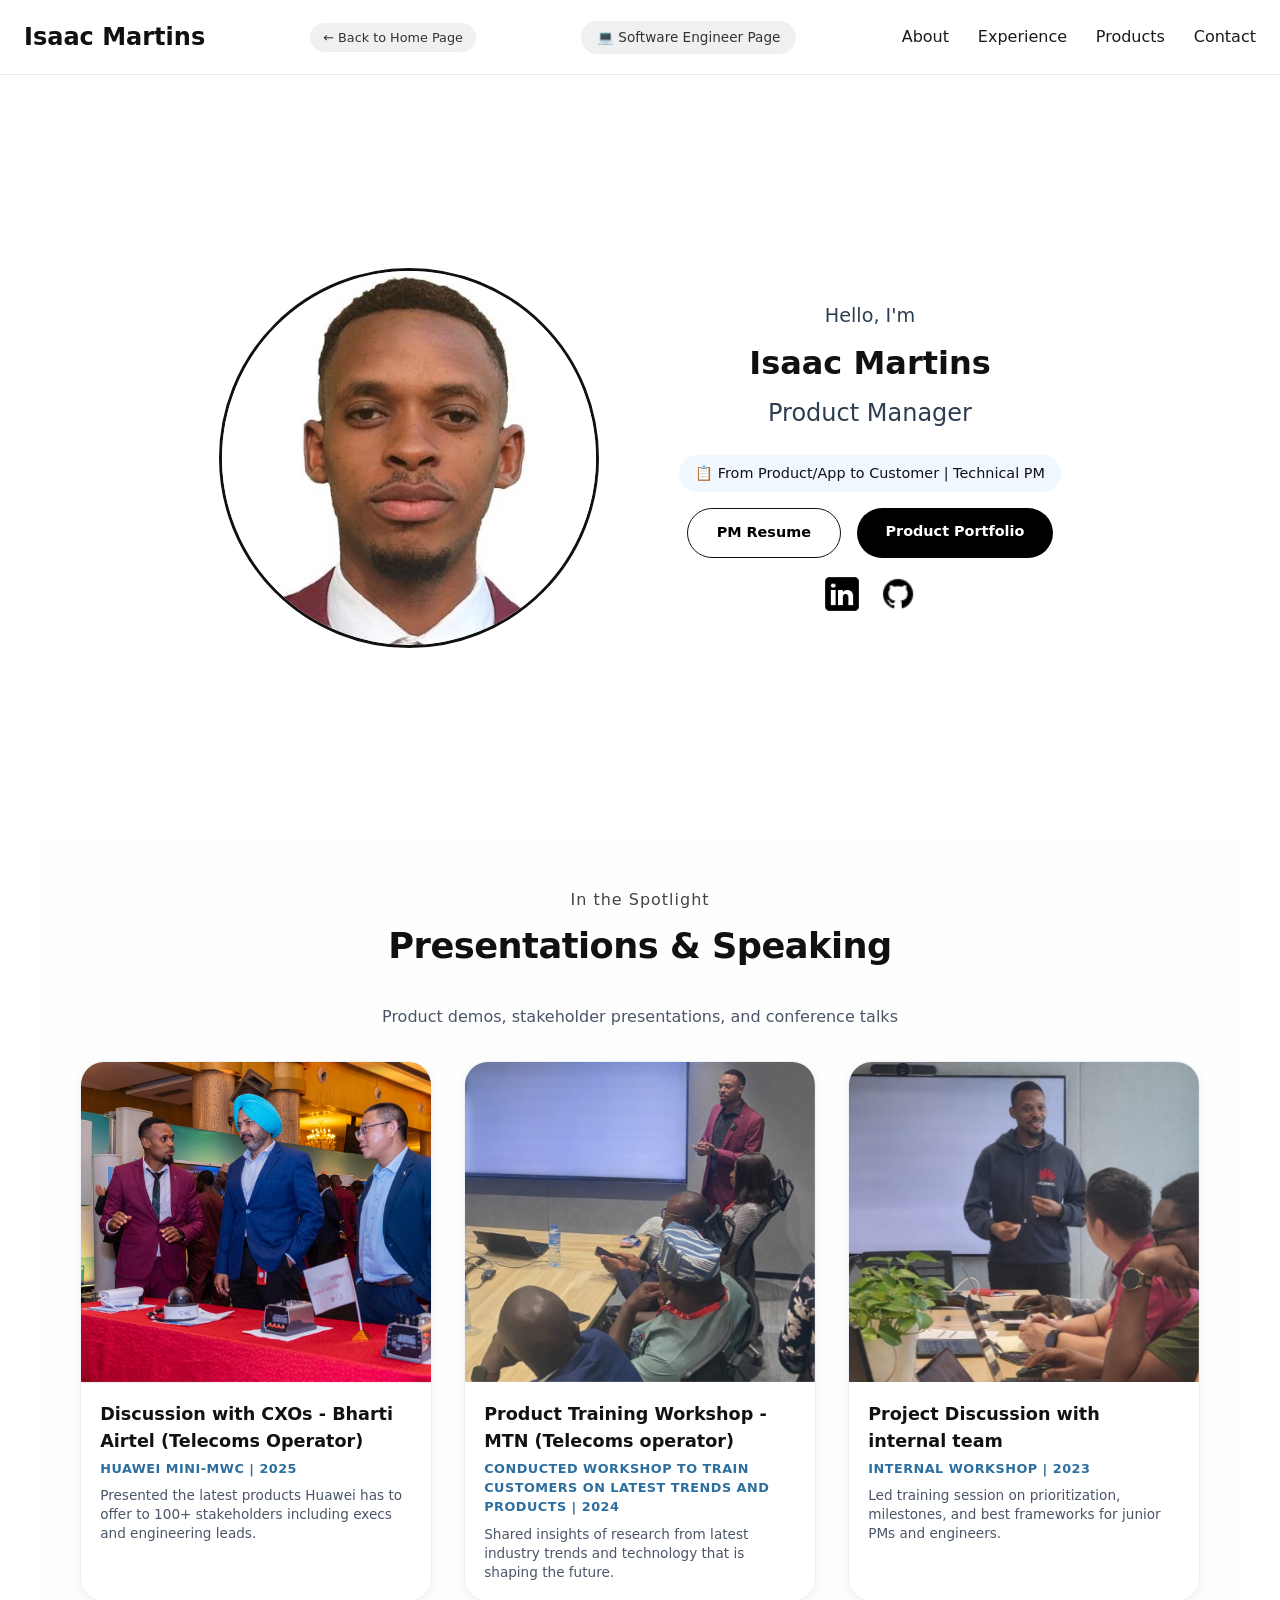
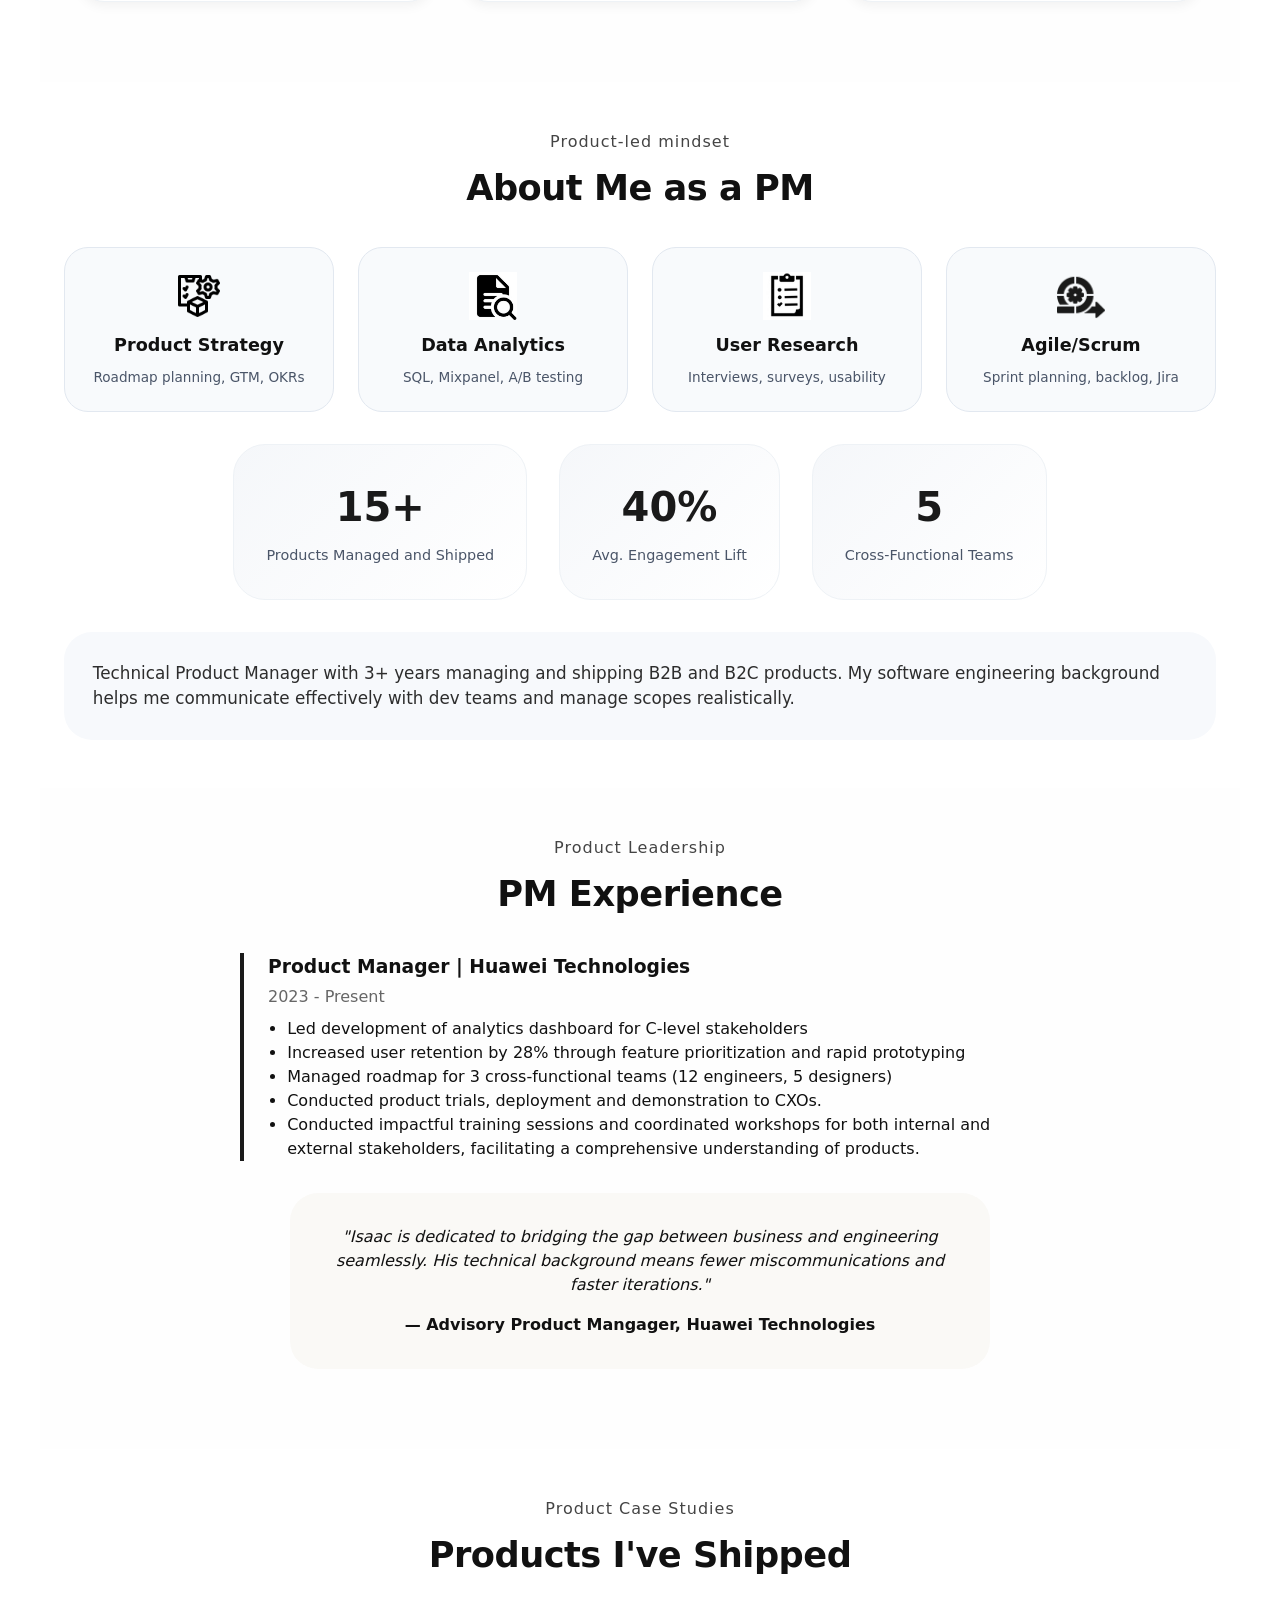
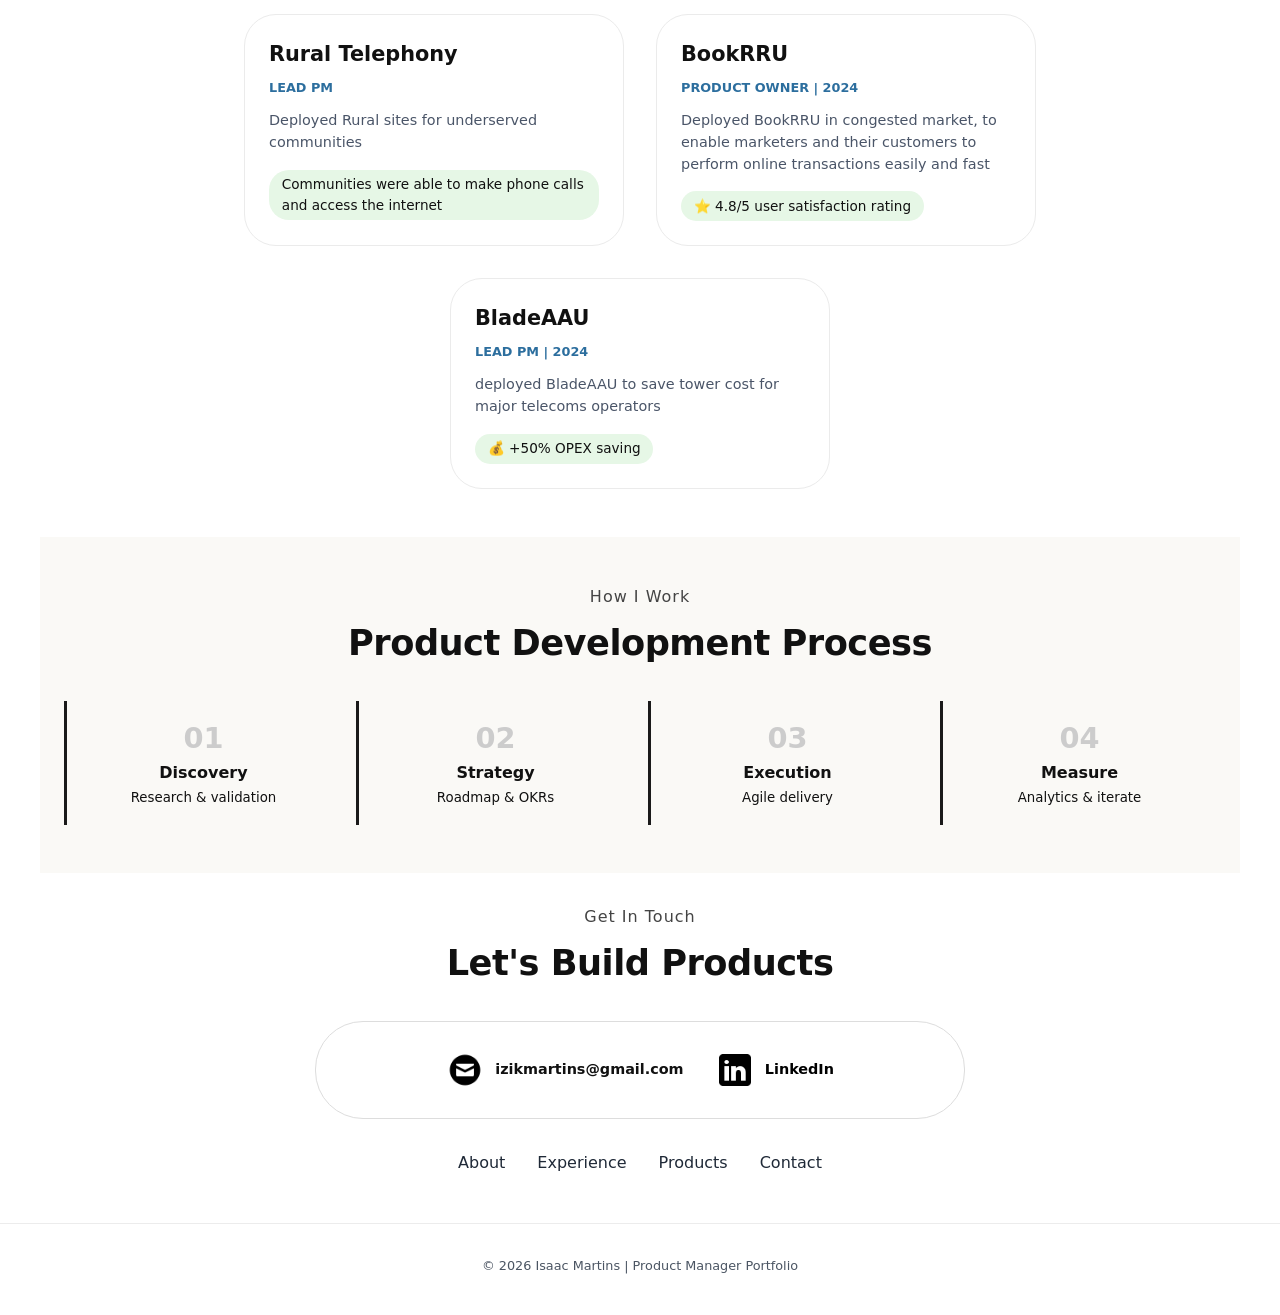
==== commit 8da8469b: "updated some links" ====
--- a/pm-portfolio.html
+++ b/pm-portfolio.html
@@ -61,7 +61,7 @@
         
         
         <div class="gallery-card">
-          <img class="gallery-img" src="assets/presentation-1.jpg" alt="Product roadmap presentation" >
+          <img class="gallery-img" src="assets/presentation-1.jpeg" alt="Product roadmap presentation" >
           <div class="gallery-info">
             <div class="gallery-title">Discussion with CXOs - Bharti Airtel (Telecoms Operator)</div>
             <div class="gallery-event">Huawei Mini-MWC | 2025</div>
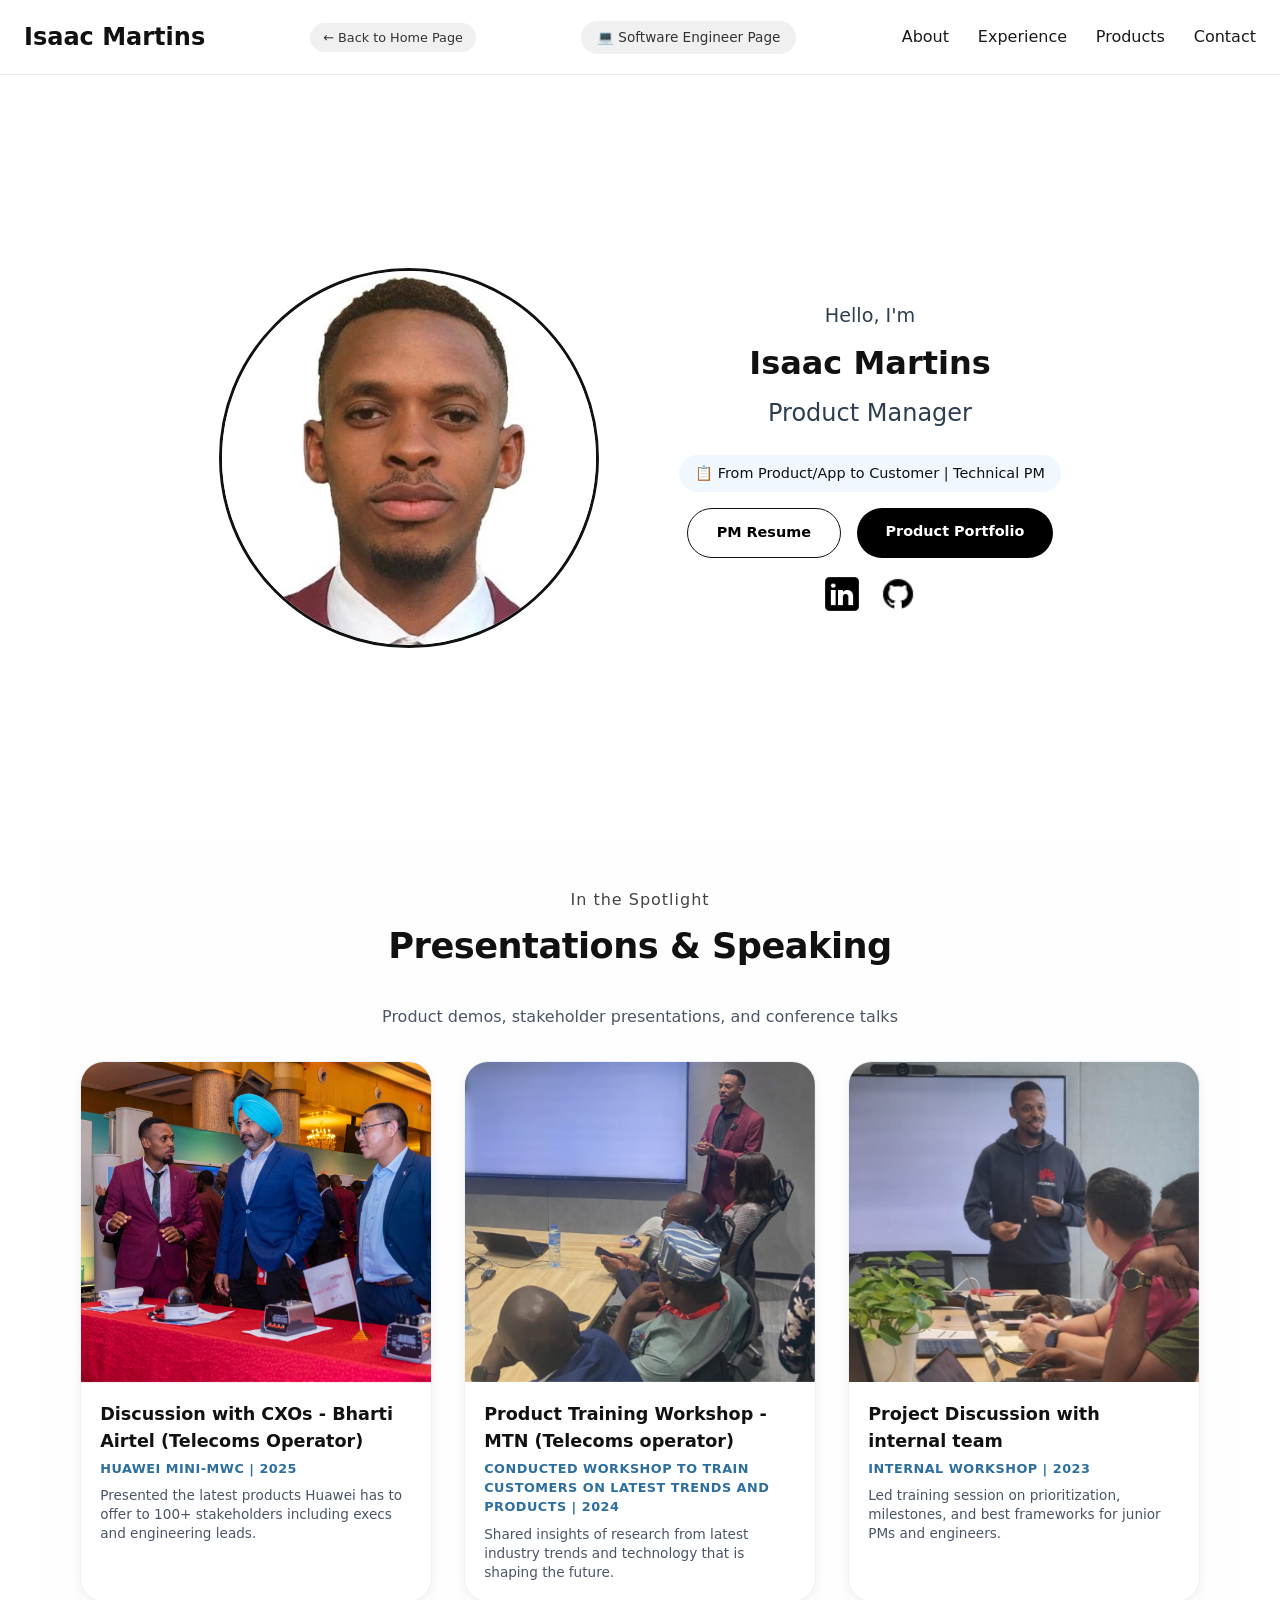
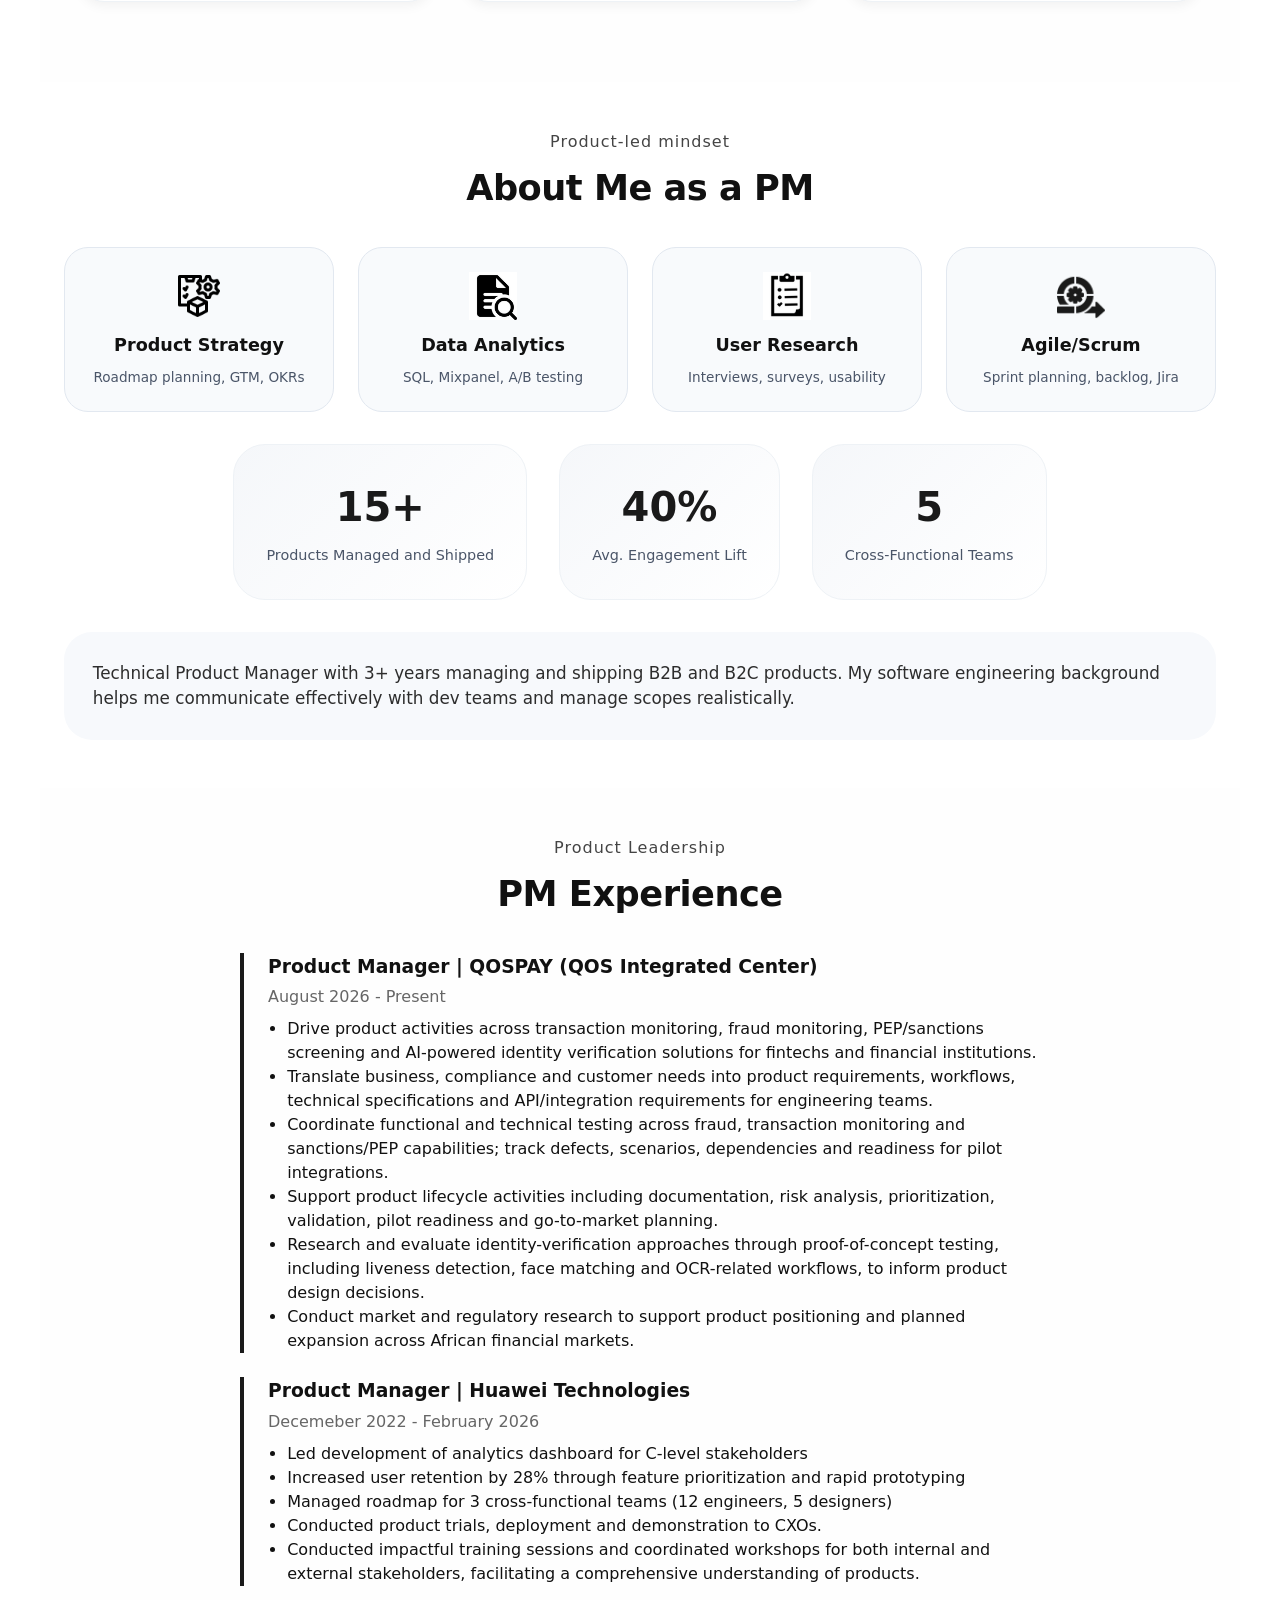
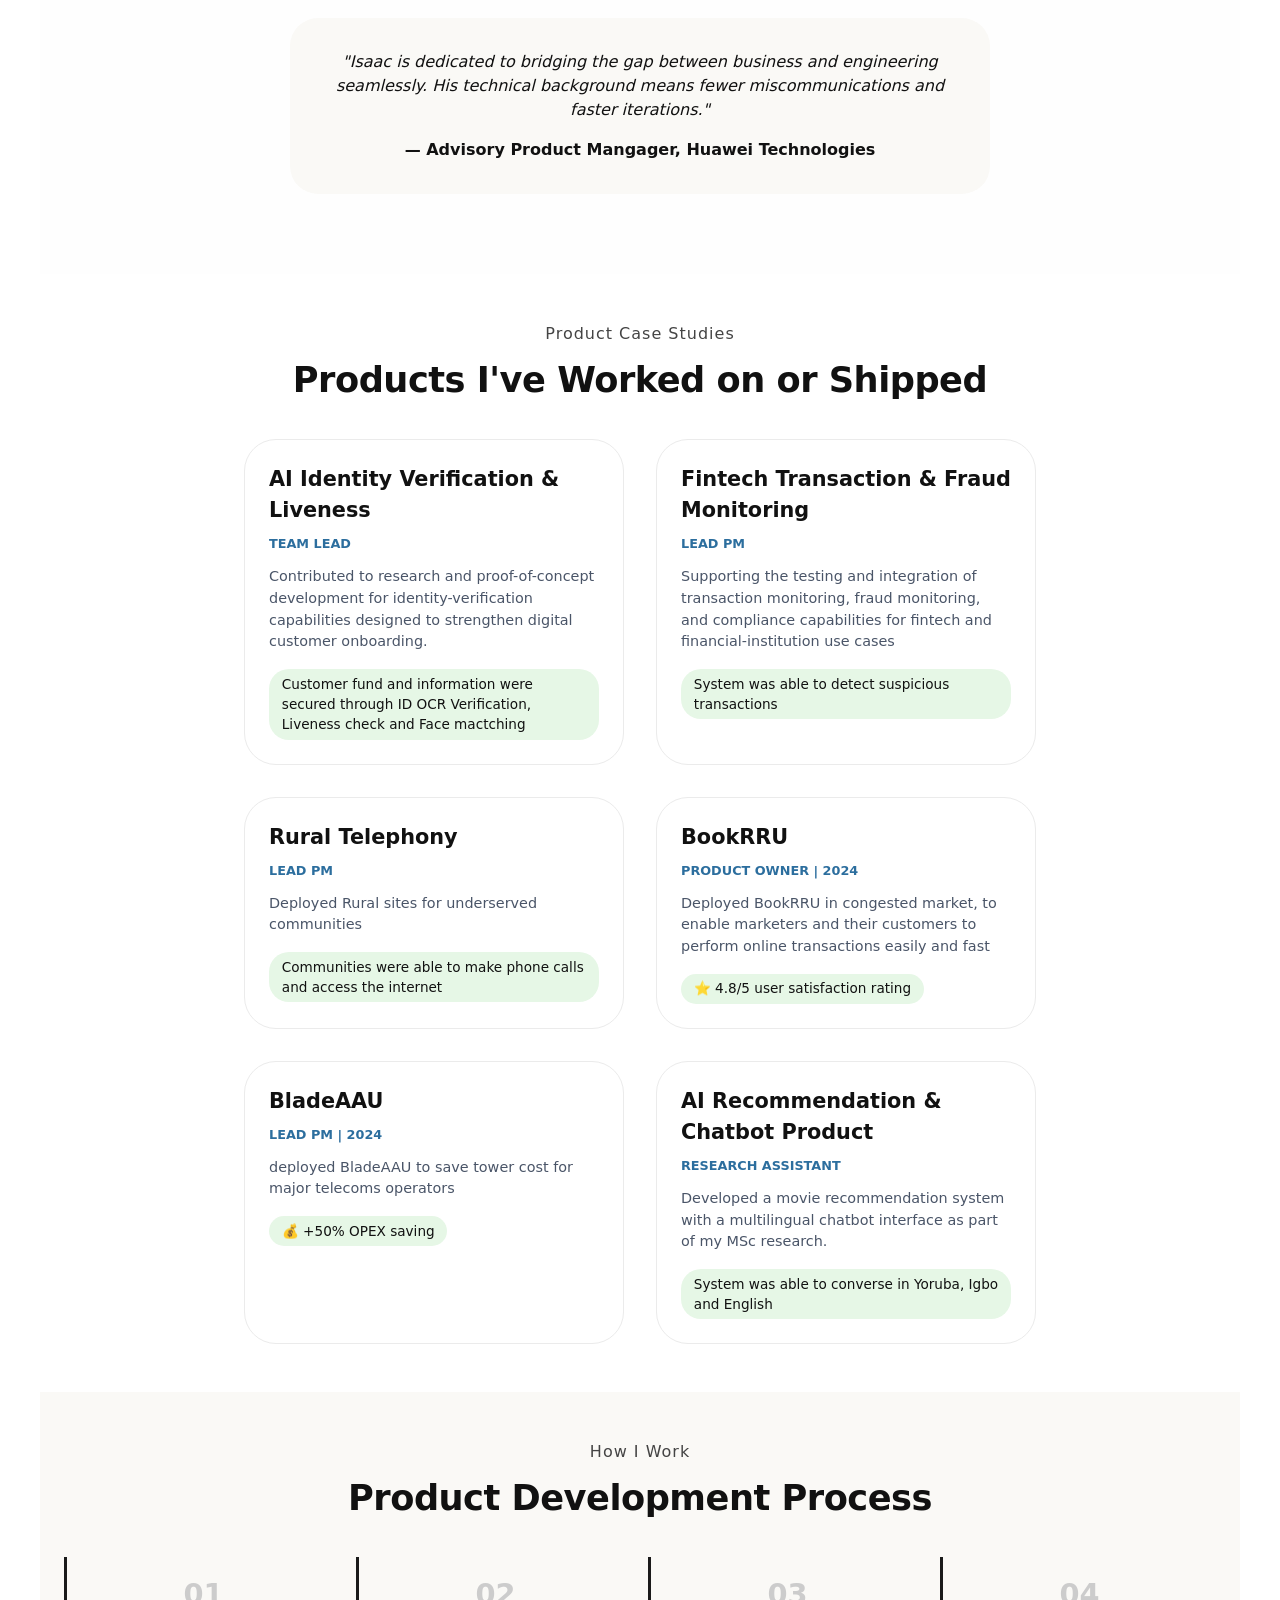
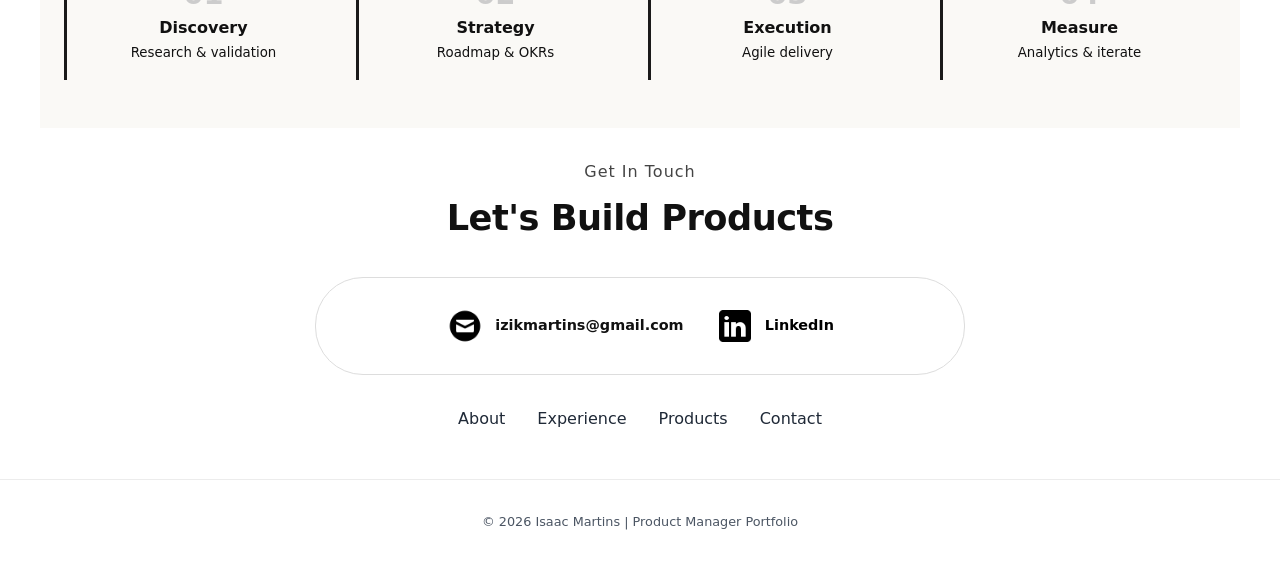
==== commit fe62858f: "Update PM experience and project descriptions" ====
--- a/pm-portfolio.html
+++ b/pm-portfolio.html
@@ -154,9 +154,27 @@
       </div>
 
       <div style="display: flex; flex-direction: column; gap: 1.5rem; max-width: 800px; margin: 0 auto;">
+         <div style="border-left: 4px solid #1a1a1a; padding-left: 1.5rem;">
+          <h3>Product Manager | QOSPAY (QOS Integrated Center)</h3>
+          <p style="color: #666; margin: 0.3rem 0;">August 2026 - Present</p>
+          <ul style="margin-left: 1.2rem; margin-top: 0.5rem;">
+            <li>Drive product activities across transaction monitoring, fraud monitoring, PEP/sanctions screening and 
+AI-powered identity verification solutions for fintechs and financial institutions. </li>
+            <li>Translate business, compliance and customer needs into product requirements, workflows, technical 
+specifications and API/integration requirements for engineering teams.</li>
+            <li>Coordinate functional and technical testing across fraud, transaction monitoring and sanctions/PEP 
+capabilities; track defects, scenarios, dependencies and readiness for pilot integrations. </li>
+            <li>Support product lifecycle activities including documentation, risk analysis, prioritization, validation, 
+pilot readiness and go-to-market planning.</li>
+            <li>Research and evaluate identity-verification approaches through proof-of-concept testing, including 
+liveness detection, face matching and OCR-related workflows, to inform product design decisions. </li>
+            <li>Conduct market and regulatory research to support product positioning and planned expansion across 
+African financial markets. </li>
+          </ul>
+        </div>
         <div style="border-left: 4px solid #1a1a1a; padding-left: 1.5rem;">
           <h3>Product Manager | Huawei Technologies</h3>
-          <p style="color: #666; margin: 0.3rem 0;">2023 - Present</p>
+          <p style="color: #666; margin: 0.3rem 0;">Decemeber 2022 - February 2026</p>
           <ul style="margin-left: 1.2rem; margin-top: 0.5rem;">
             <li>Led development of analytics dashboard for C-level stakeholders</li>
             <li>Increased user retention by 28% through feature prioritization and rapid prototyping</li>
@@ -179,10 +197,29 @@
     <section id="pm-projects" class="section-container">
       <div style="text-align: center;">
         <p class="headers-p">Product Case Studies</p>
-        <h1 class="headers-h1">Products I've Shipped</h1>
+        <h1 class="headers-h1">Products I've Worked on or Shipped</h1>
       </div>
 
       <div class="projects-div">
+        <div class="project-card">
+        
+          <div class="proj-title">AI Identity Verification & Liveness</div>
+          <div class="proj-role">Team Lead</div>
+          <div class="proj-desc">Contributed to research and proof-of-concept development for
+      identity-verification capabilities designed to strengthen digital
+      customer onboarding.</div>
+          <div class="proj-impact">Customer fund and information were secured through ID OCR Verification, Liveness check and Face mactching</div>
+        </div>
+
+        <div class="project-card">
+        
+          <div class="proj-title">Fintech Transaction & Fraud Monitoring</div>
+          <div class="proj-role">Lead PM </div>
+          <div class="proj-desc">Supporting the testing and integration of transaction monitoring, fraud monitoring, 
+            and compliance capabilities for fintech and financial-institution use cases</div>
+          <div class="proj-impact">System was able to detect suspicious transactions </div>
+        </div>
+
         <div class="project-card">
         
           <div class="proj-title">Rural Telephony</div>
@@ -205,6 +242,14 @@
           <div class="proj-role">Lead PM | 2024</div>
           <div class="proj-desc">deployed BladeAAU to save tower cost for major telecoms operators</div>
           <div class="proj-impact">💰 +50% OPEX saving</div>
+        </div>
+
+         <div class="project-card">
+        
+          <div class="proj-title">AI Recommendation & Chatbot Product</div>
+          <div class="proj-role">Research assistant </div>
+          <div class="proj-desc">Developed a movie recommendation system with a multilingual chatbot interface as part of my MSc research.</div>
+          <div class="proj-impact">System was able to converse in Yoruba, Igbo and English</div>
         </div>
       </div>
     </section>
@@ -255,4 +300,4 @@
     <p>© 2026 Isaac Martins | Product Manager Portfolio</p>
   </footer>
 </body>
-</html>+</html>
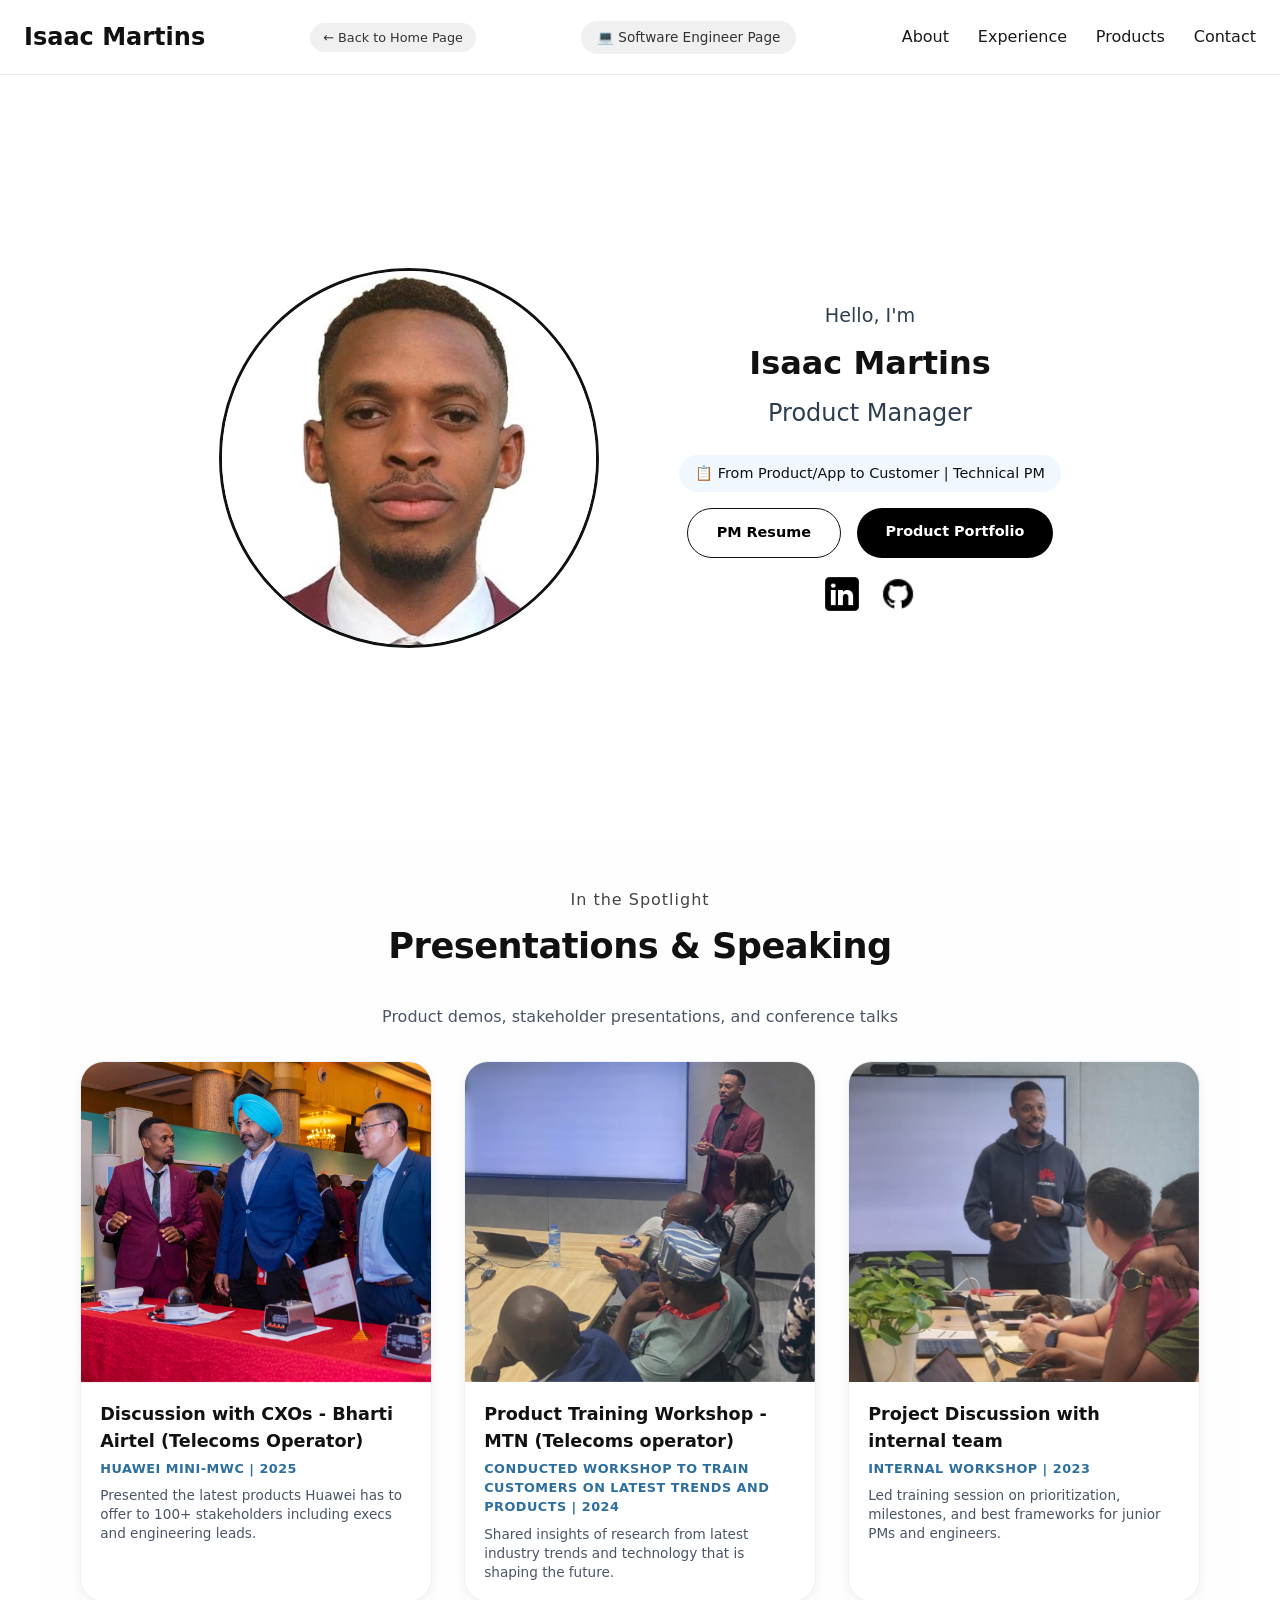
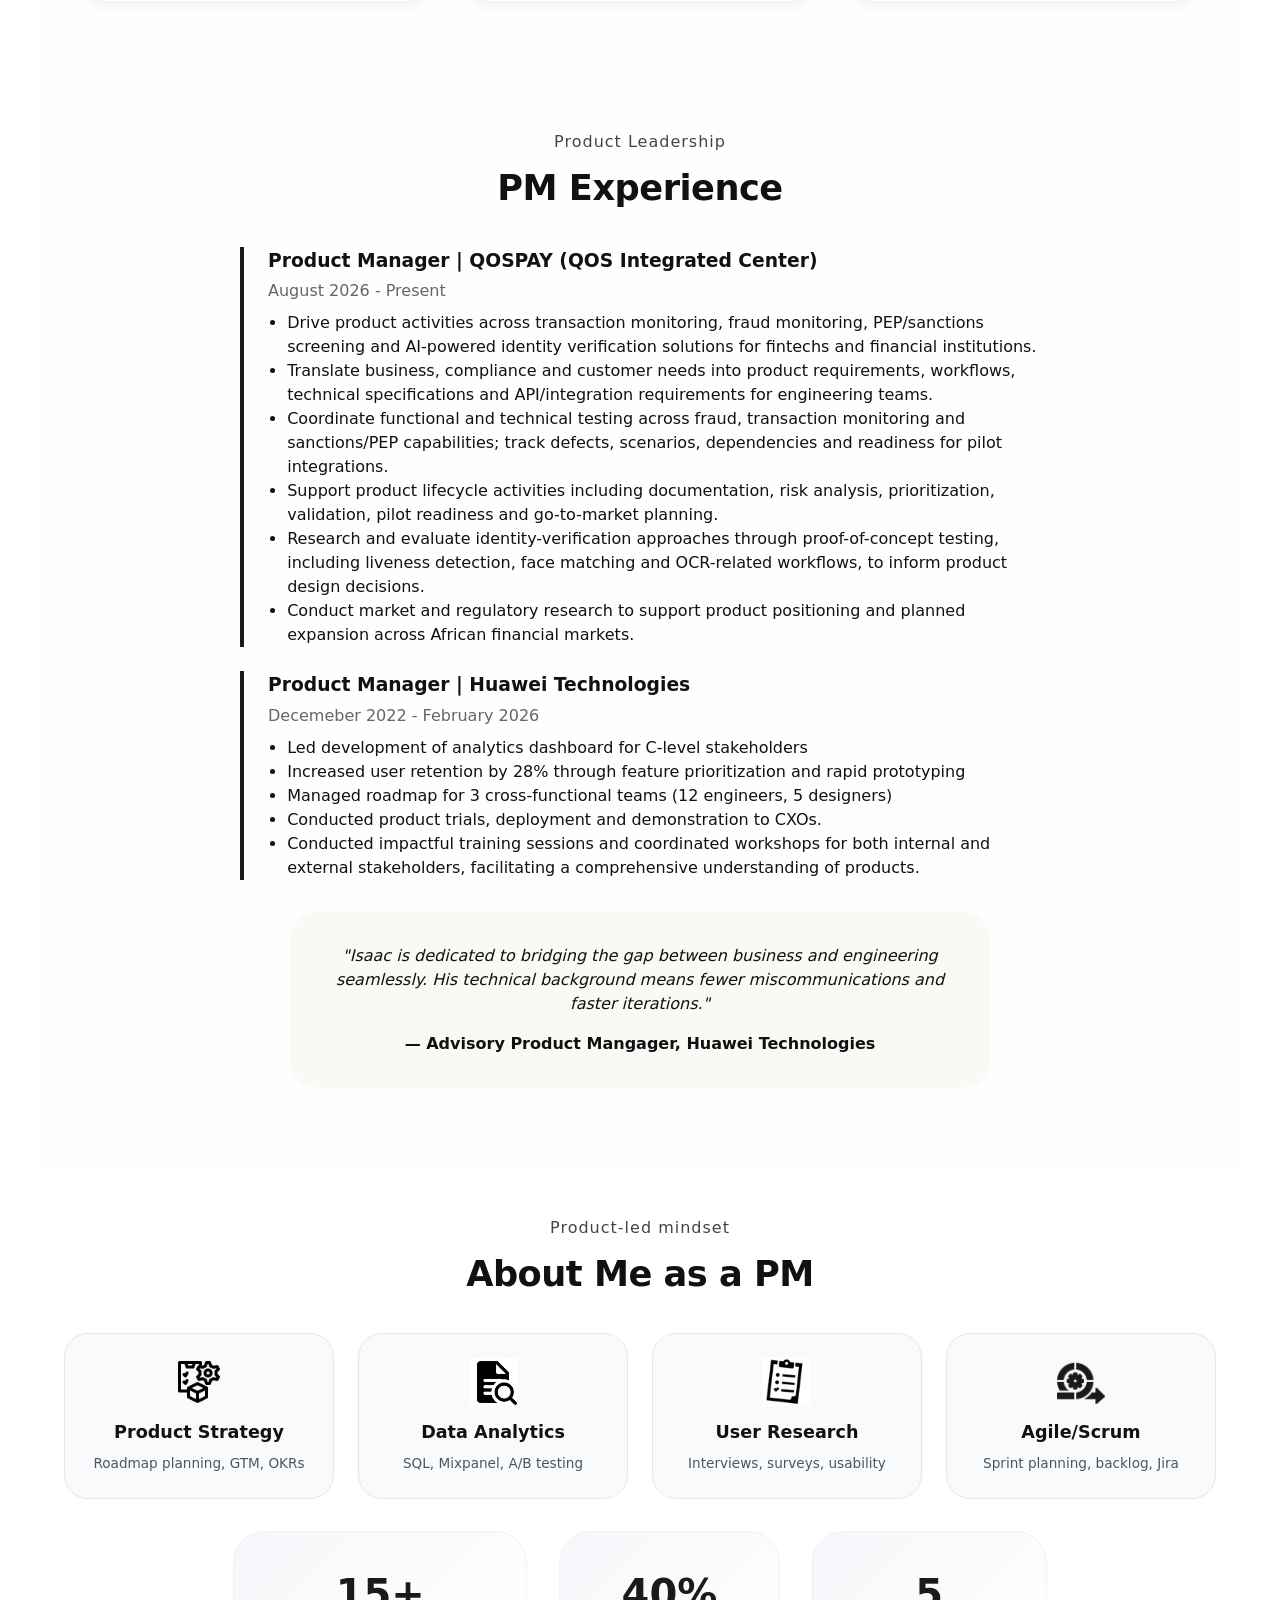
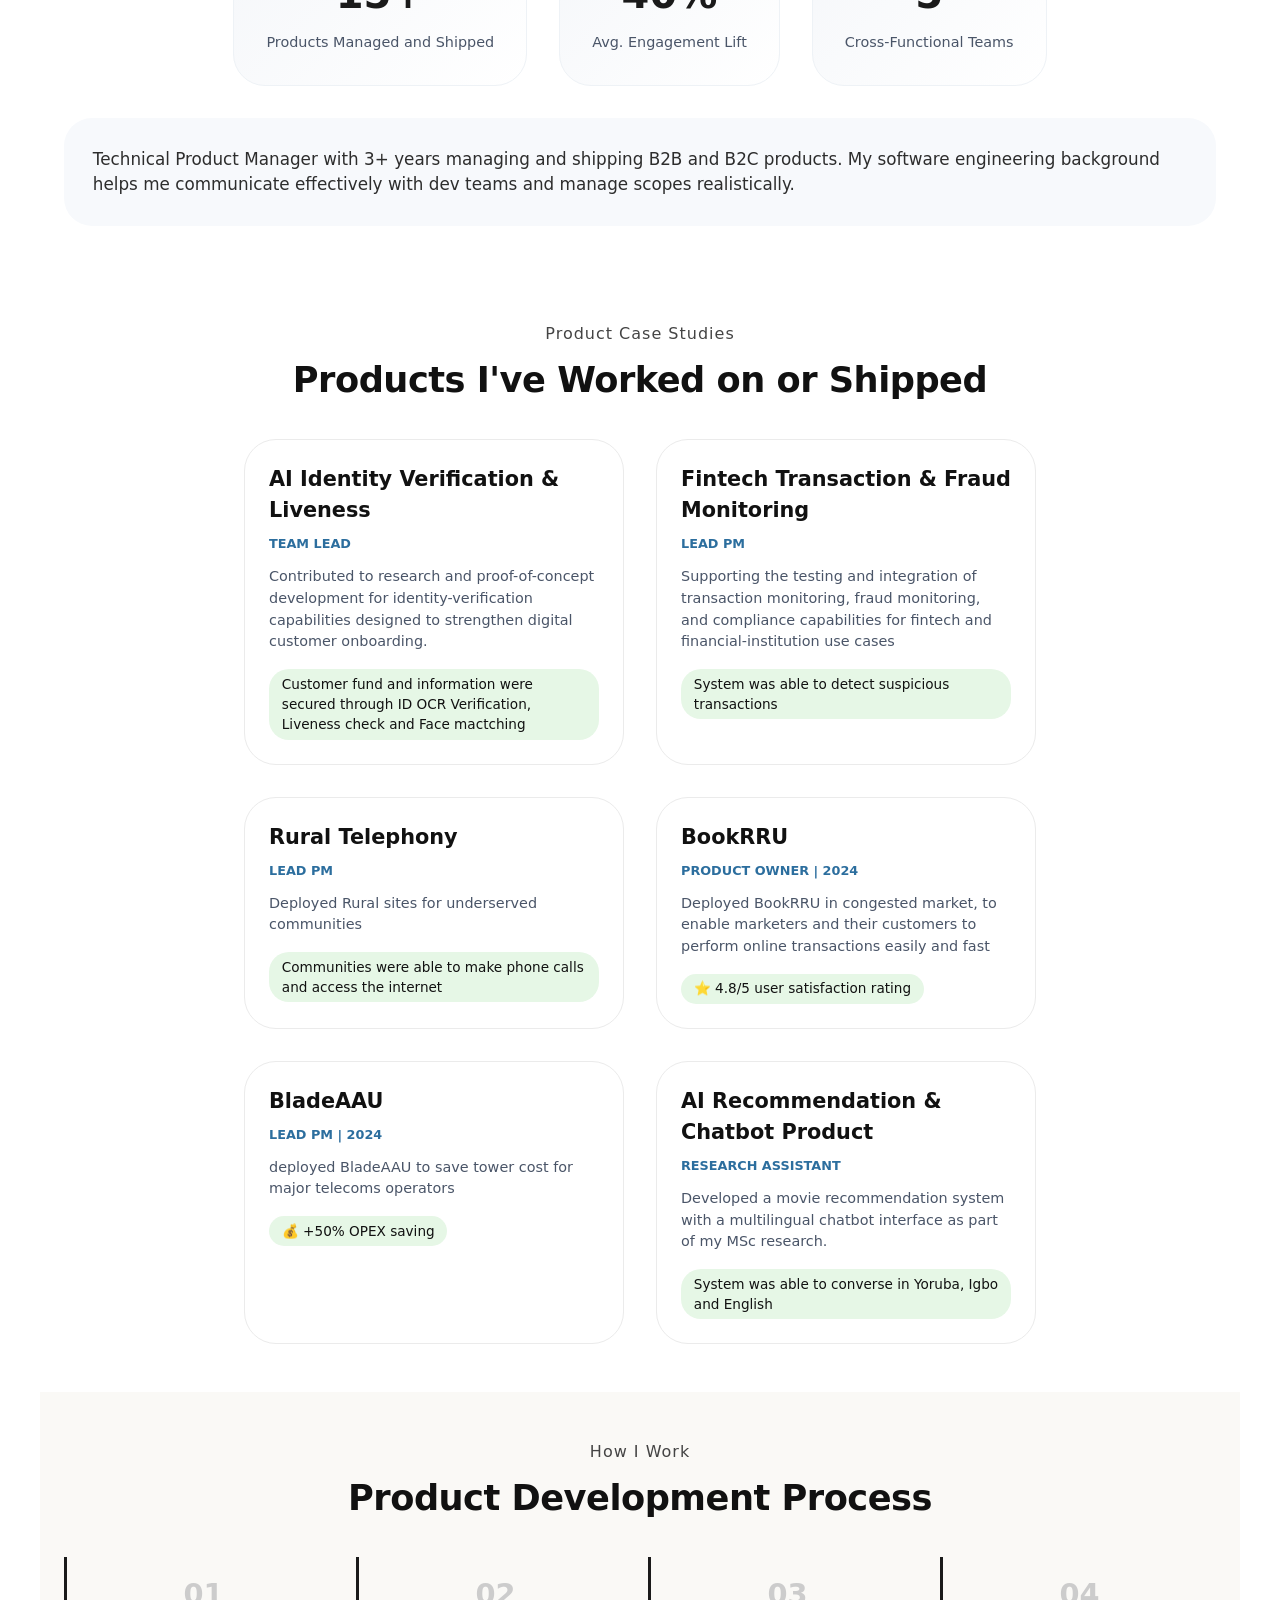
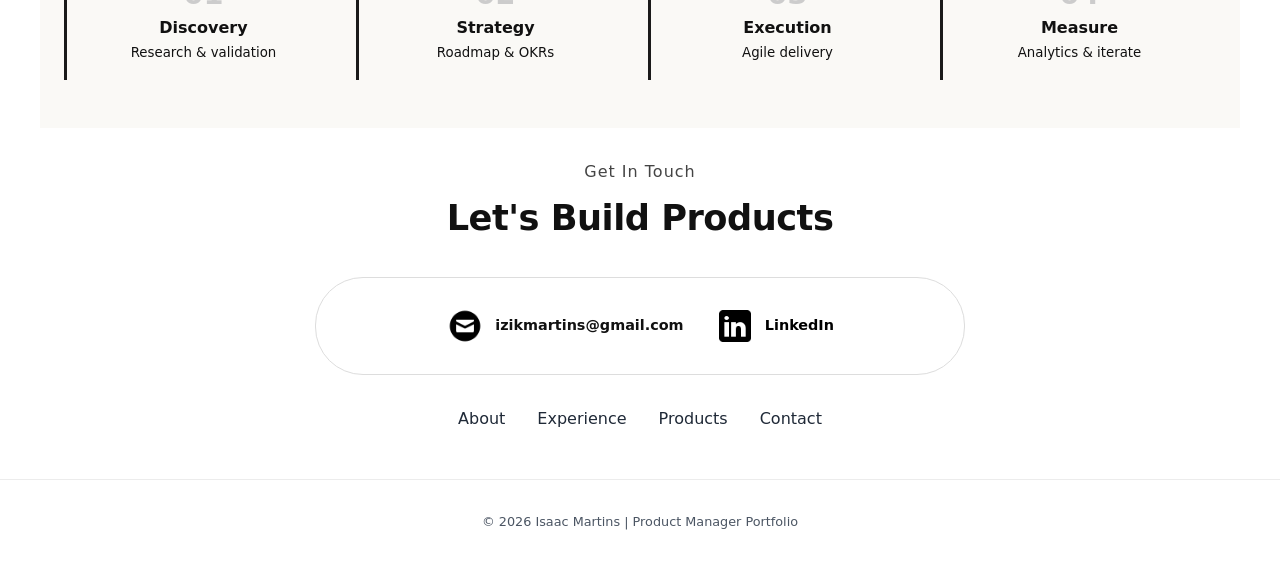
==== commit af8ad4c8: "updated structure Added PM Experience section with detailed roles and responsibilities for Product M" ====
--- a/pm-portfolio.html
+++ b/pm-portfolio.html
@@ -94,57 +94,7 @@
     
     </section>
 
-    <!-- PM About -->
-    <section id="pm-about" class="section-container">
-      <div style="text-align: center;">
-        <p class="headers-p">Product-led mindset</p>
-        <h1 class="headers-h1">About Me as a PM</h1>
-      </div>
-      
-      <div class="pm-skills-grid">
-        <div class="skill-card">
-          <img src="assets/product-management.png" alt="strategy">
-          <h3>Product Strategy</h3>
-          <p>Roadmap planning, GTM, OKRs</p>
-        </div>
-        <div class="skill-card">
-          <img src="assets/analysis.gif" alt="analytics">
-          <h3>Data Analytics</h3>
-          <p>SQL, Mixpanel, A/B testing</p>
-        </div>
-        <div class="skill-card">
-          <img src="assets/market-survey.gif" alt="users">
-          <h3>User Research</h3>
-          <p>Interviews, surveys, usability</p>
-        </div>
-        <div class="skill-card">
-          <img src="assets/scrum.png" alt="agile">
-          <h3>Agile/Scrum</h3>
-          <p>Sprint planning, backlog, Jira</p>
-        </div>
-      </div>
-
-      <div class="metrics-grid">
-        <div class="metric-item">
-          <div class="metric-number">15+</div>
-          <div class="metric-label">Products Managed and Shipped</div>
-        </div>
-        <div class="metric-item">
-          <div class="metric-number">40%</div>
-          <div class="metric-label">Avg. Engagement Lift</div>
-        </div>
-        <div class="metric-item">
-          <div class="metric-number">5</div>
-          <div class="metric-label">Cross-Functional Teams</div>
-        </div>
-      </div>
-
-      <div class="about-text" style="background: #f7f9fc; padding: 1.8rem; border-radius: 28px; margin-top: 1.5rem;">
-        <p style="font-size: 1.05rem;">Technical Product Manager with 3+ years managing and shipping B2B and B2C products. 
-        My software engineering background helps me communicate effectively with dev teams and manage
-        scopes realistically.</p>
-      </div>
-    </section>
+    
 
     <!-- PM Experience -->
     <section id="pm-experience" class="section-container" style="background: #fefefe;">
@@ -193,6 +143,58 @@
       </div>
     </section>
 
+    <!-- PM About -->
+    <section id="pm-about" class="section-container">
+      <div style="text-align: center;">
+        <p class="headers-p">Product-led mindset</p>
+        <h1 class="headers-h1">About Me as a PM</h1>
+      </div>
+      
+      <div class="pm-skills-grid">
+        <div class="skill-card">
+          <img src="assets/product-management.png" alt="strategy">
+          <h3>Product Strategy</h3>
+          <p>Roadmap planning, GTM, OKRs</p>
+        </div>
+        <div class="skill-card">
+          <img src="assets/analysis.gif" alt="analytics">
+          <h3>Data Analytics</h3>
+          <p>SQL, Mixpanel, A/B testing</p>
+        </div>
+        <div class="skill-card">
+          <img src="assets/market-survey.gif" alt="users">
+          <h3>User Research</h3>
+          <p>Interviews, surveys, usability</p>
+        </div>
+        <div class="skill-card">
+          <img src="assets/scrum.png" alt="agile">
+          <h3>Agile/Scrum</h3>
+          <p>Sprint planning, backlog, Jira</p>
+        </div>
+      </div>
+
+      <div class="metrics-grid">
+        <div class="metric-item">
+          <div class="metric-number">15+</div>
+          <div class="metric-label">Products Managed and Shipped</div>
+        </div>
+        <div class="metric-item">
+          <div class="metric-number">40%</div>
+          <div class="metric-label">Avg. Engagement Lift</div>
+        </div>
+        <div class="metric-item">
+          <div class="metric-number">5</div>
+          <div class="metric-label">Cross-Functional Teams</div>
+        </div>
+      </div>
+
+      <div class="about-text" style="background: #f7f9fc; padding: 1.8rem; border-radius: 28px; margin-top: 1.5rem;">
+        <p style="font-size: 1.05rem;">Technical Product Manager with 3+ years managing and shipping B2B and B2C products. 
+        My software engineering background helps me communicate effectively with dev teams and manage
+        scopes realistically.</p>
+      </div>
+    </section>
+    
     <!-- PM Projects (product case studies) -->
     <section id="pm-projects" class="section-container">
       <div style="text-align: center;">
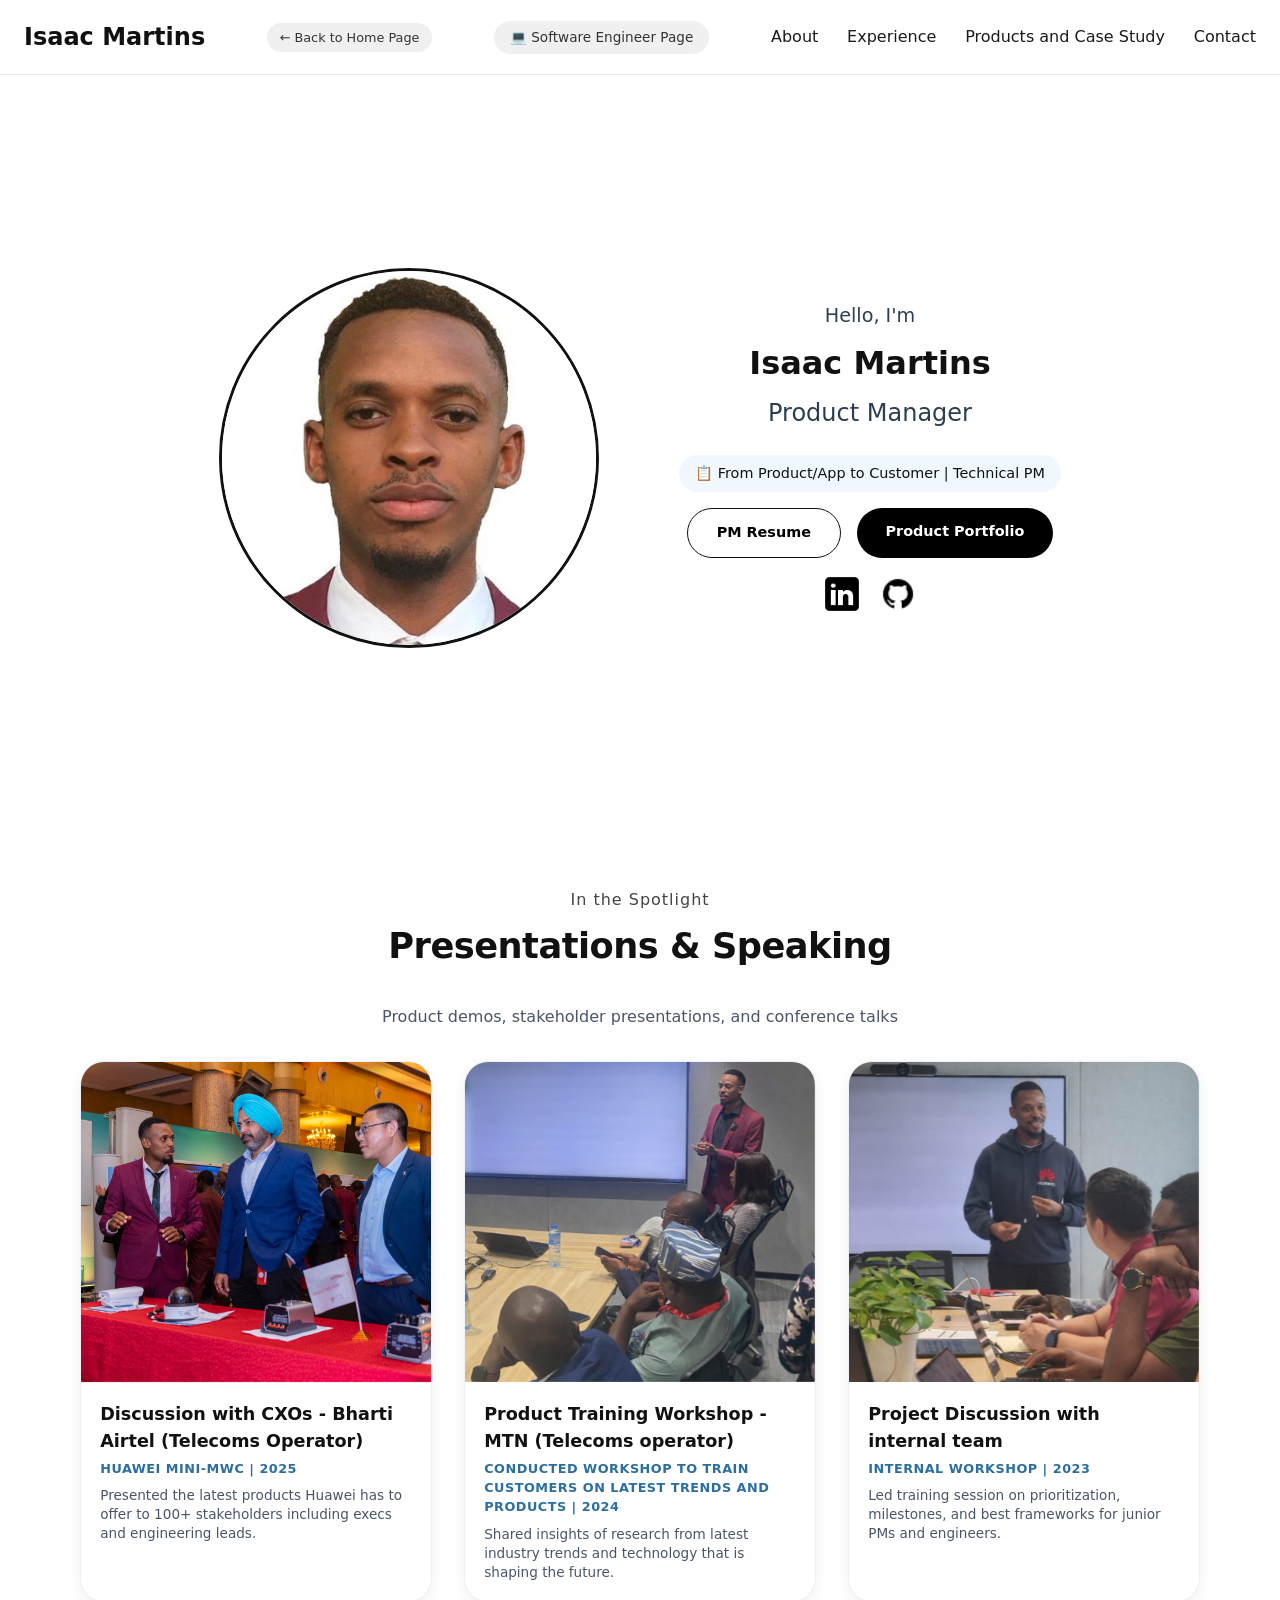
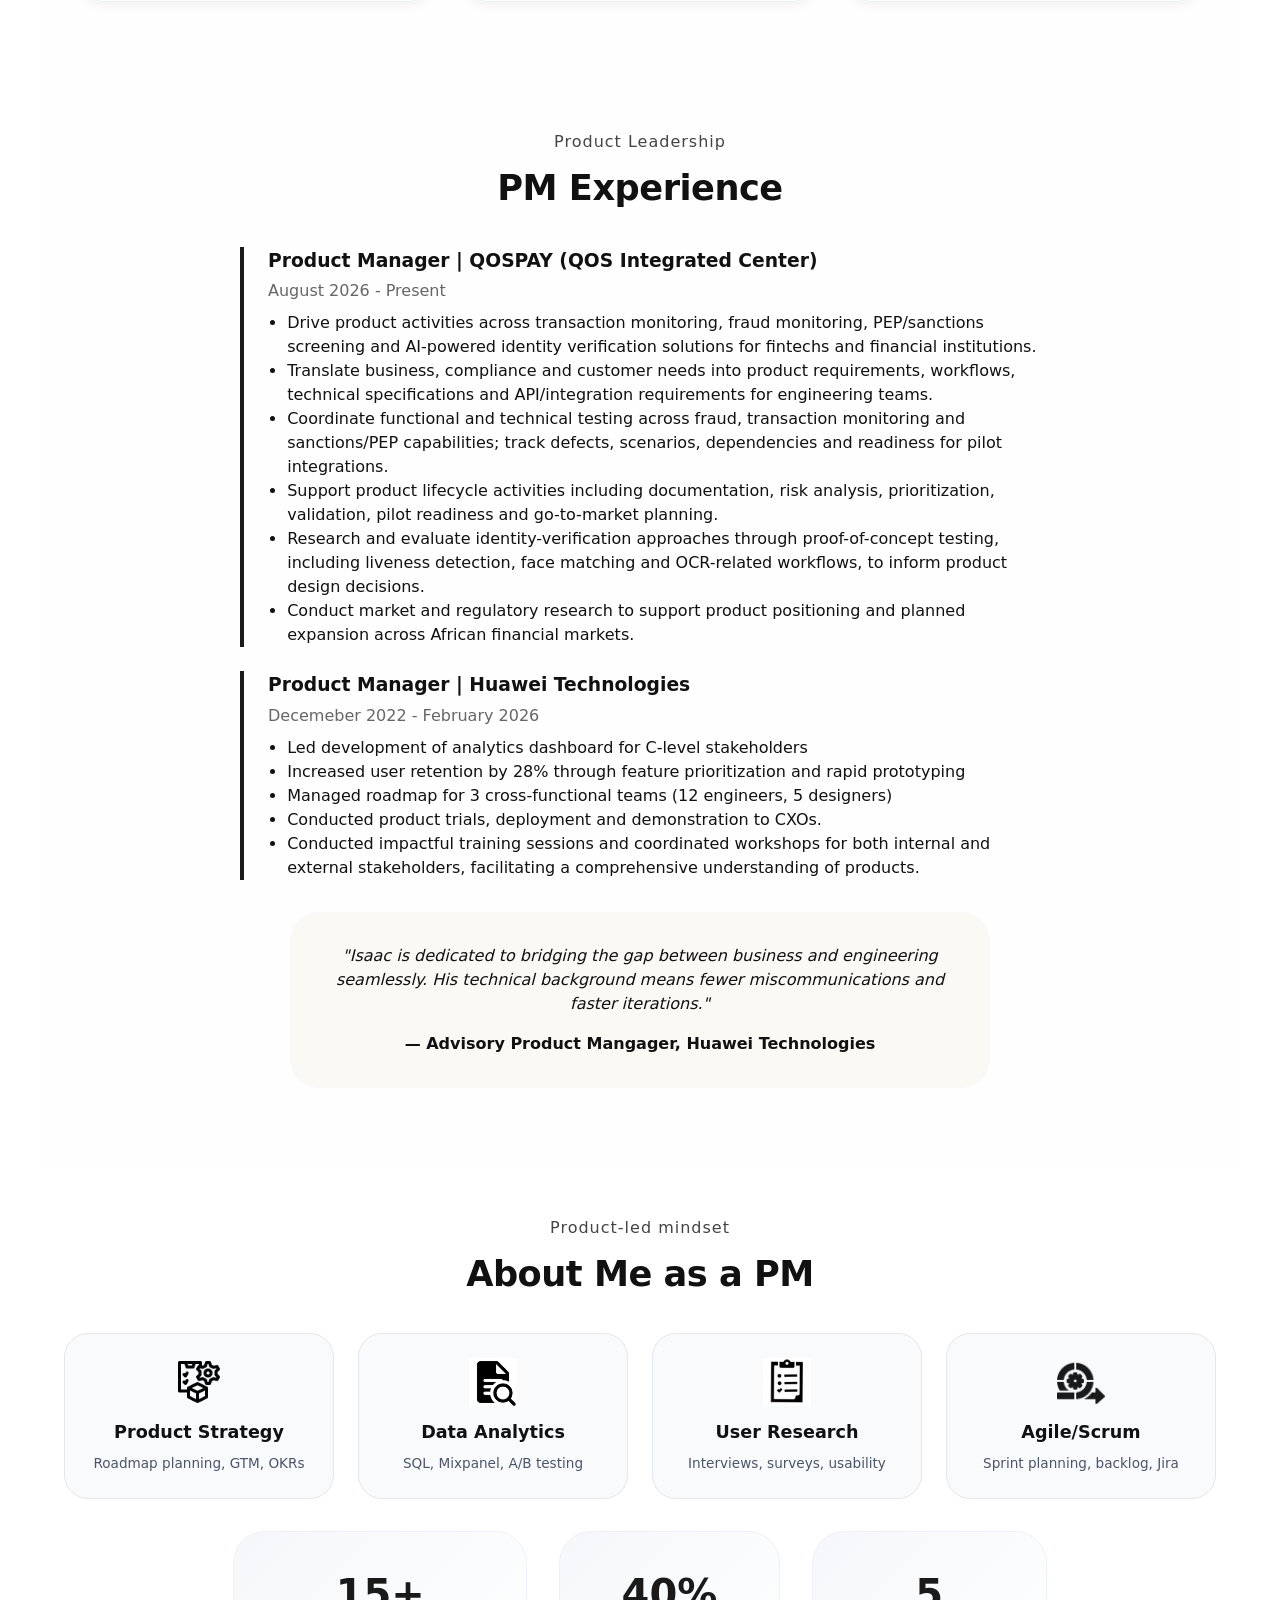
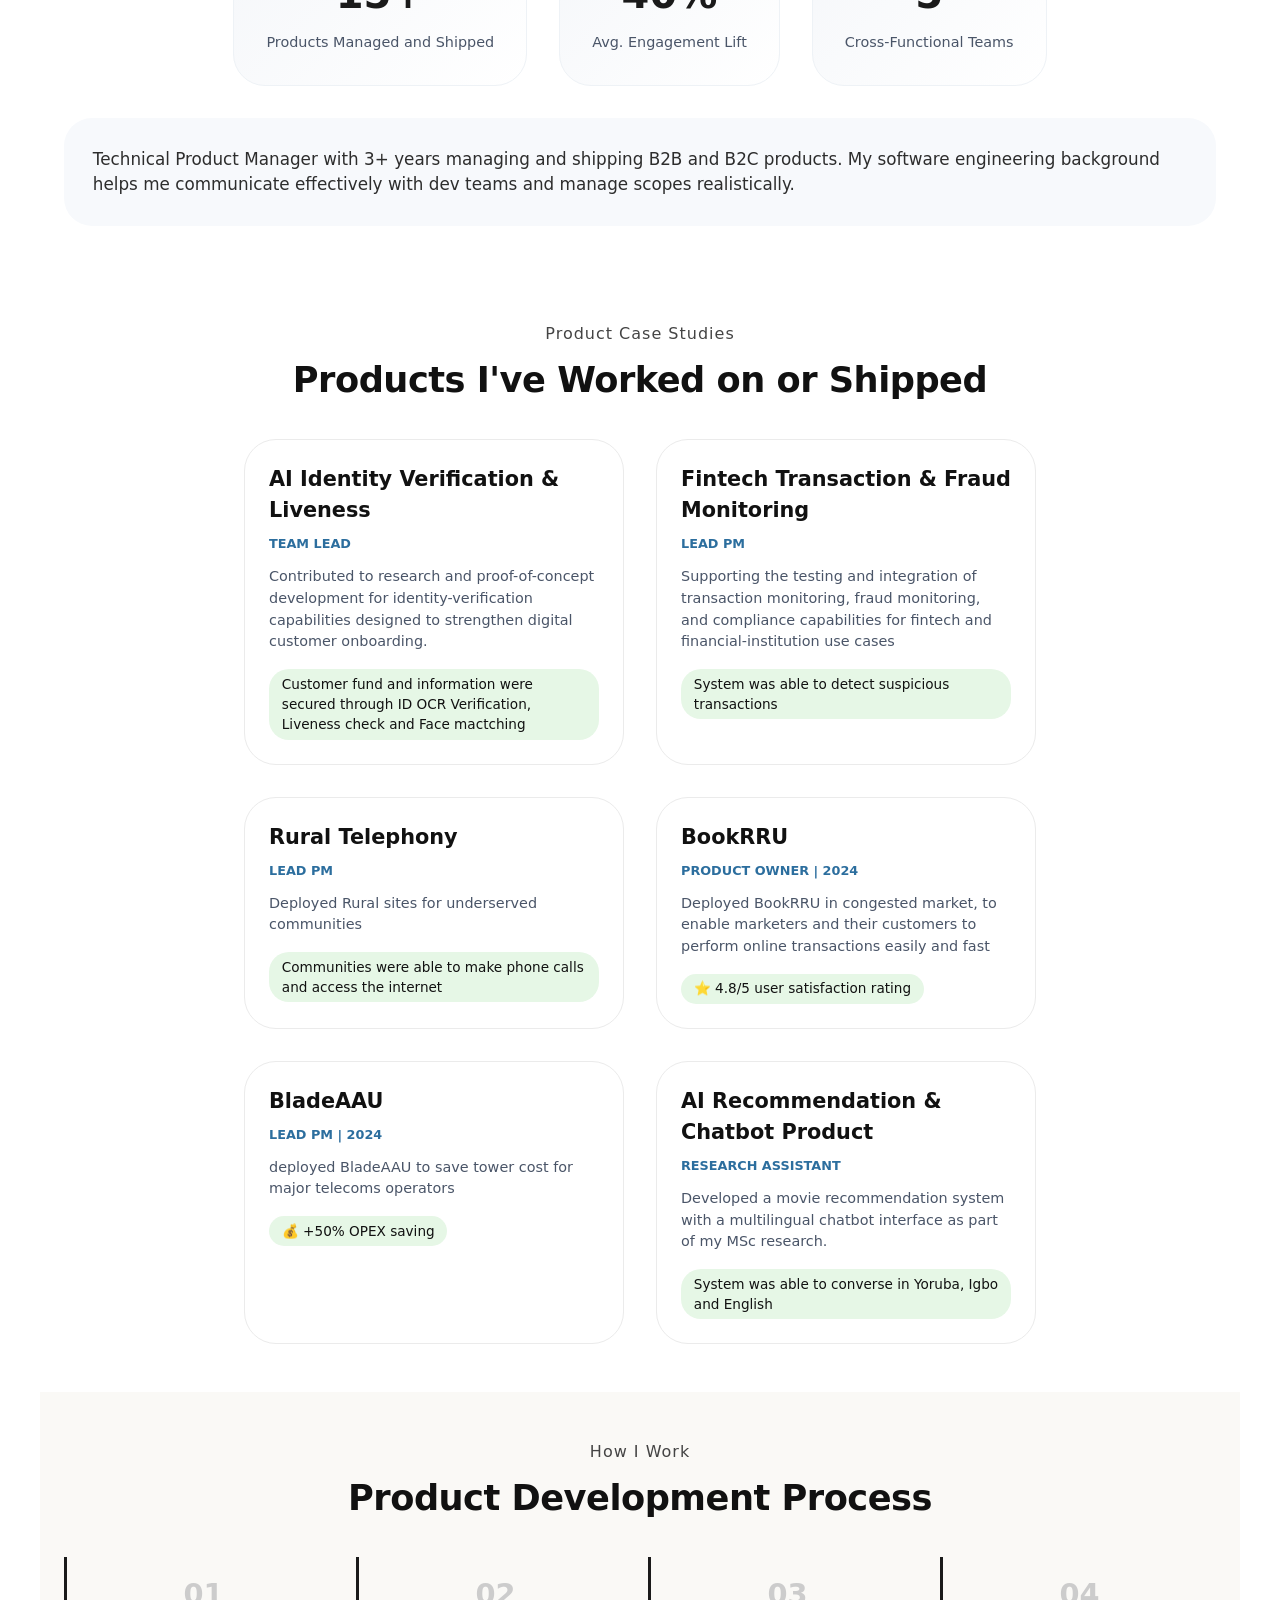
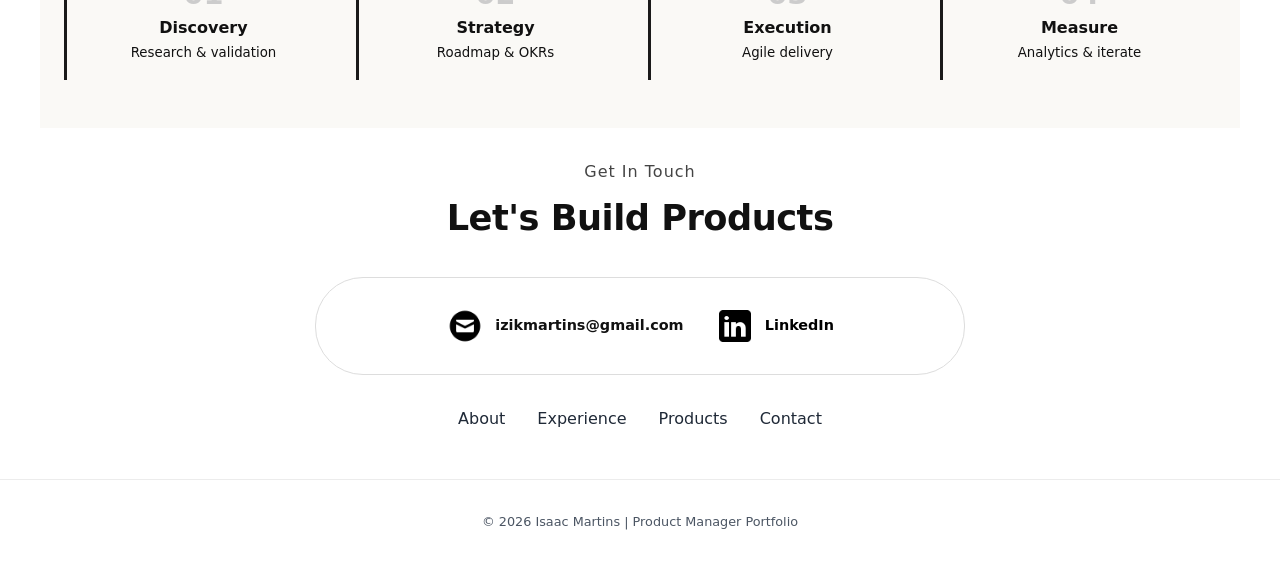
==== commit dbd4b402: "Update navigation link text for projects section" ====
--- a/pm-portfolio.html
+++ b/pm-portfolio.html
@@ -19,7 +19,7 @@
       <ul>
         <li><a href="#pm-about">About</a></li>
         <li><a href="#pm-experience">Experience</a></li>
-        <li><a href="#pm-projects">Products</a></li>
+        <li><a href="#pm-projects">Products and Case Study</a></li>
         <li><a href="#contact">Contact</a></li>
       </ul>
     </nav>
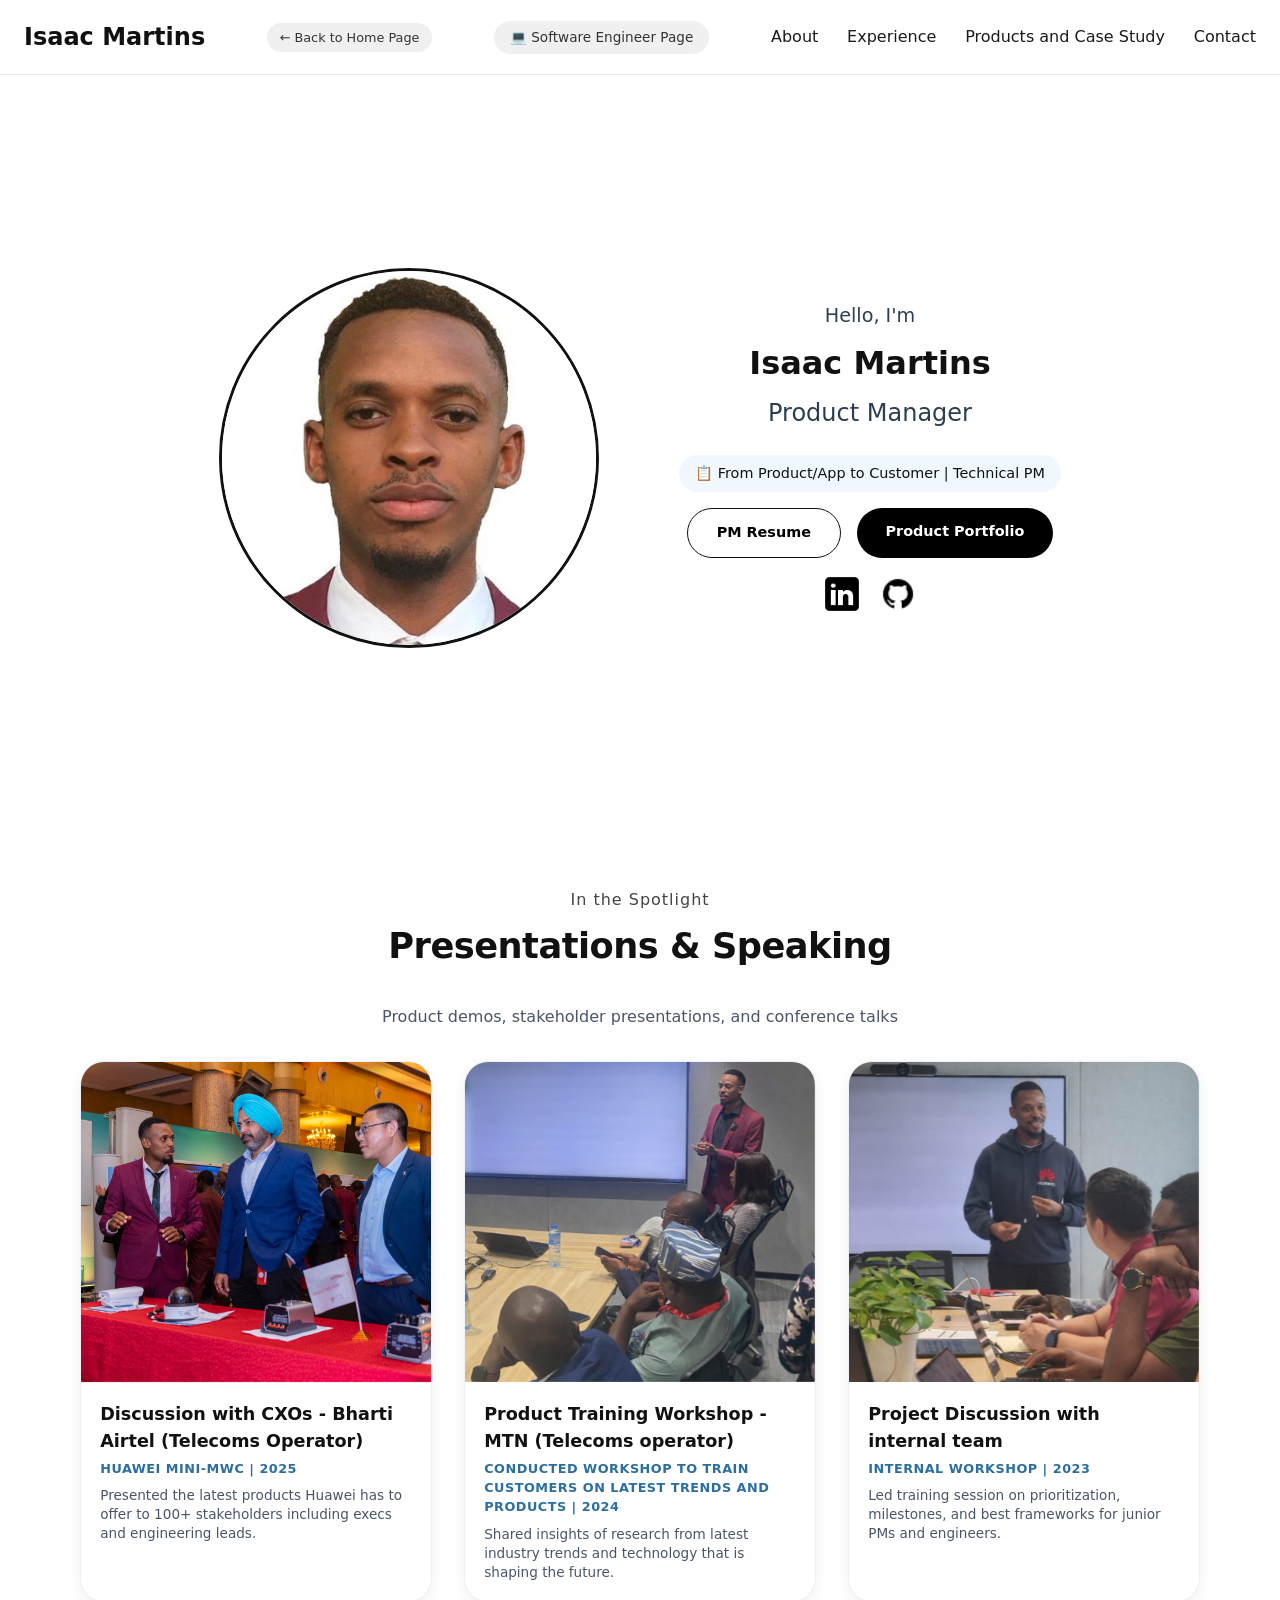
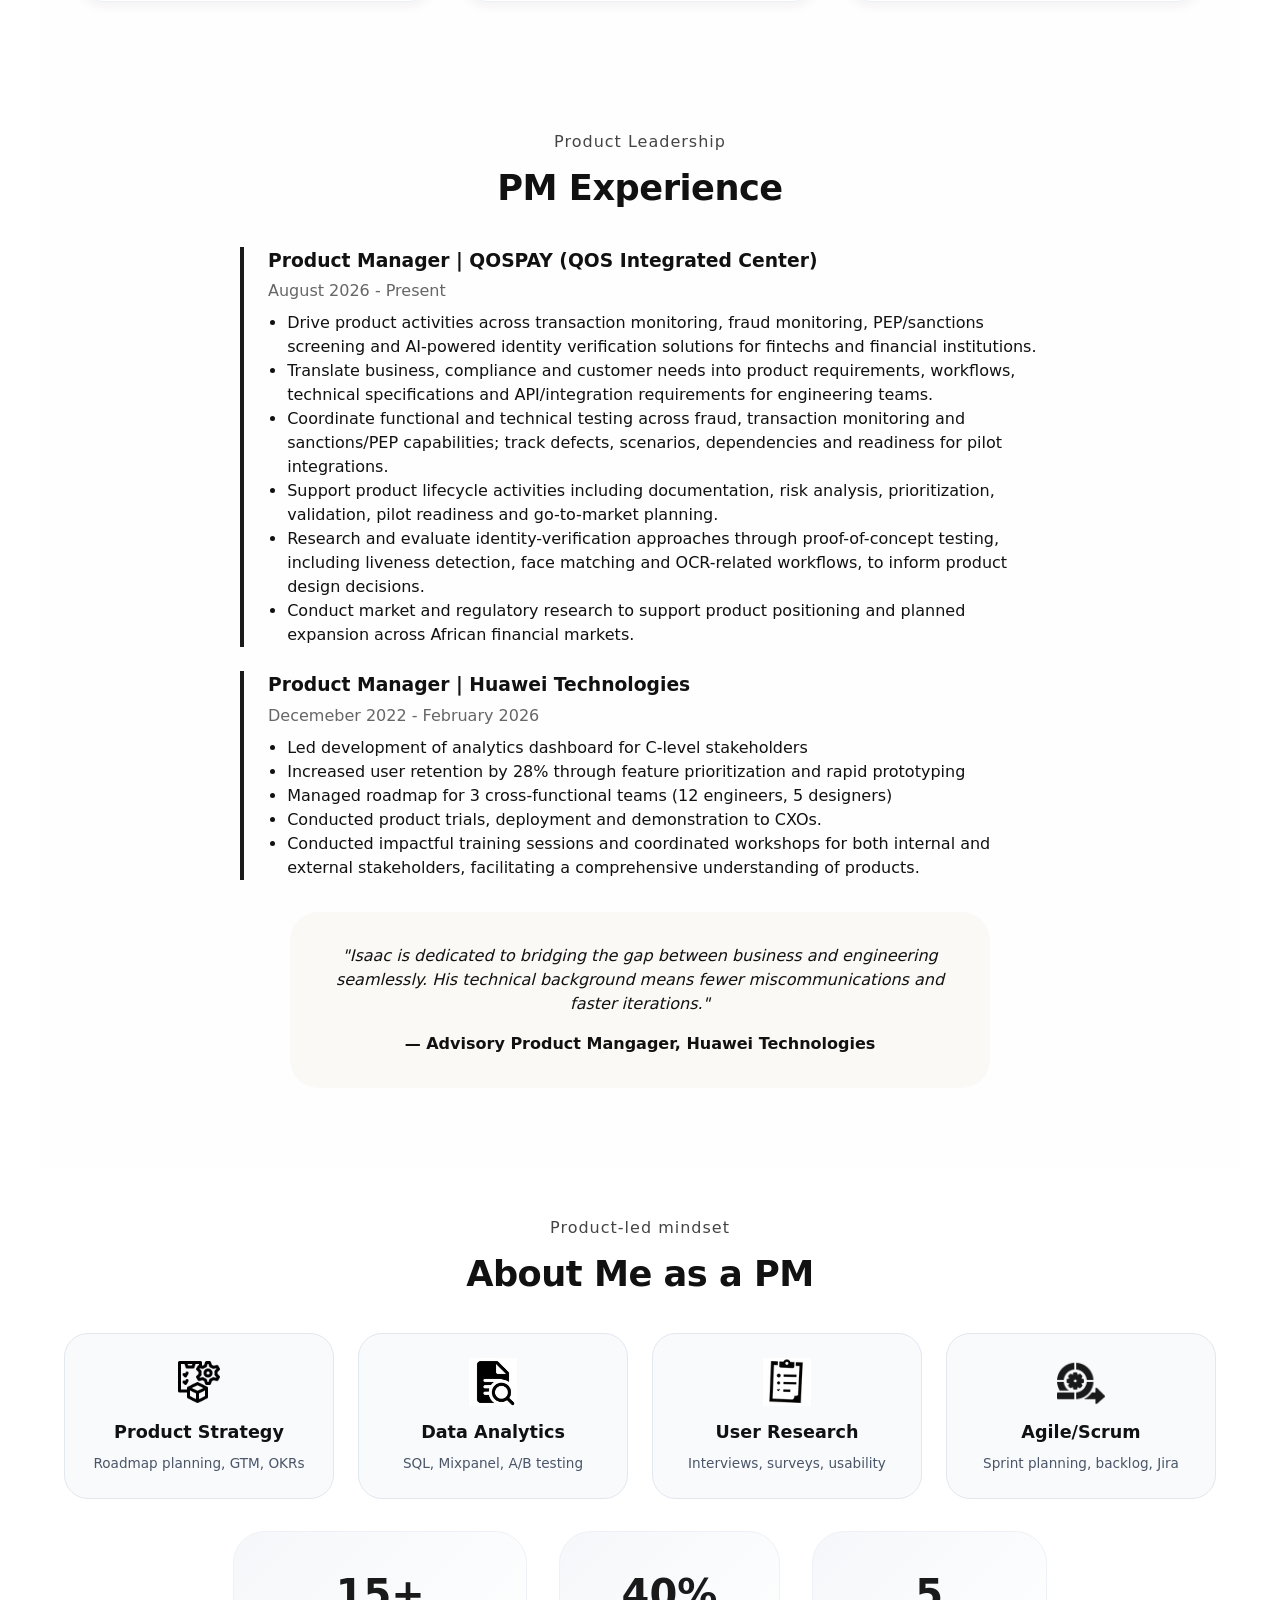
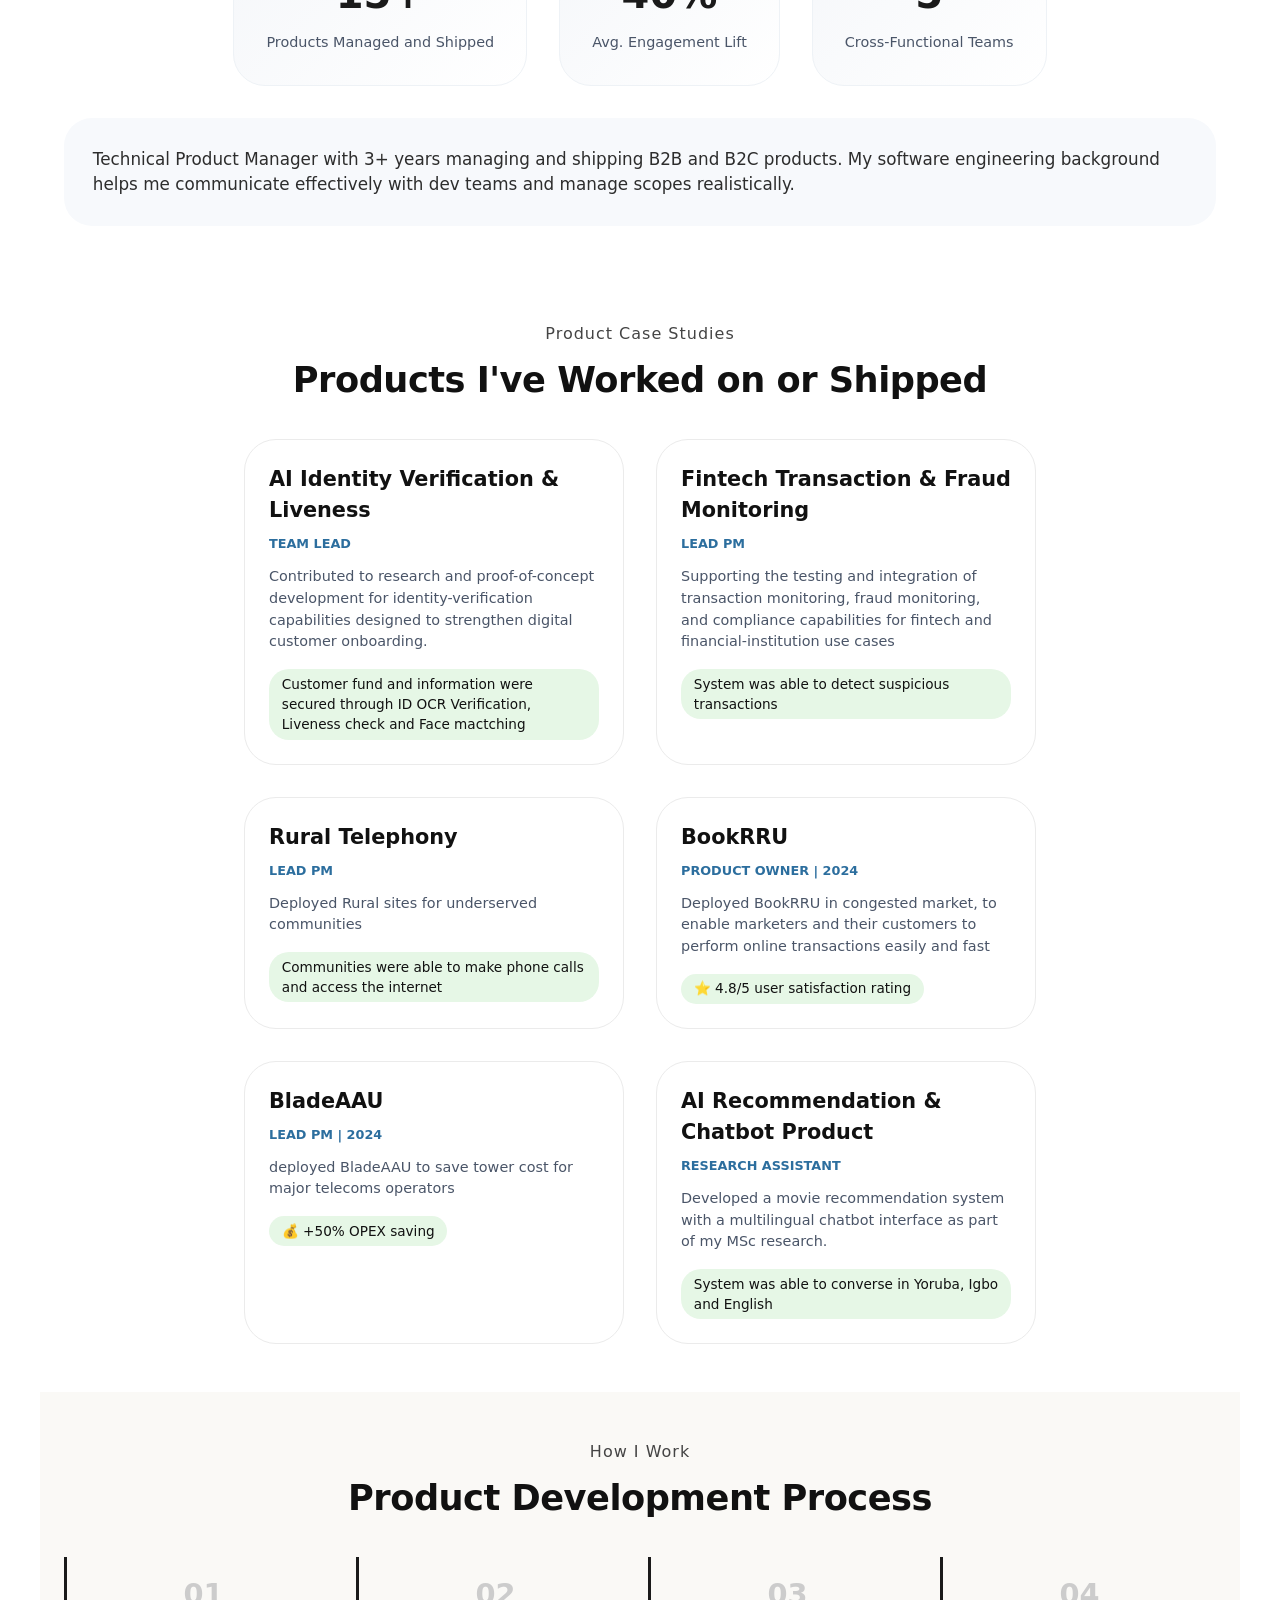
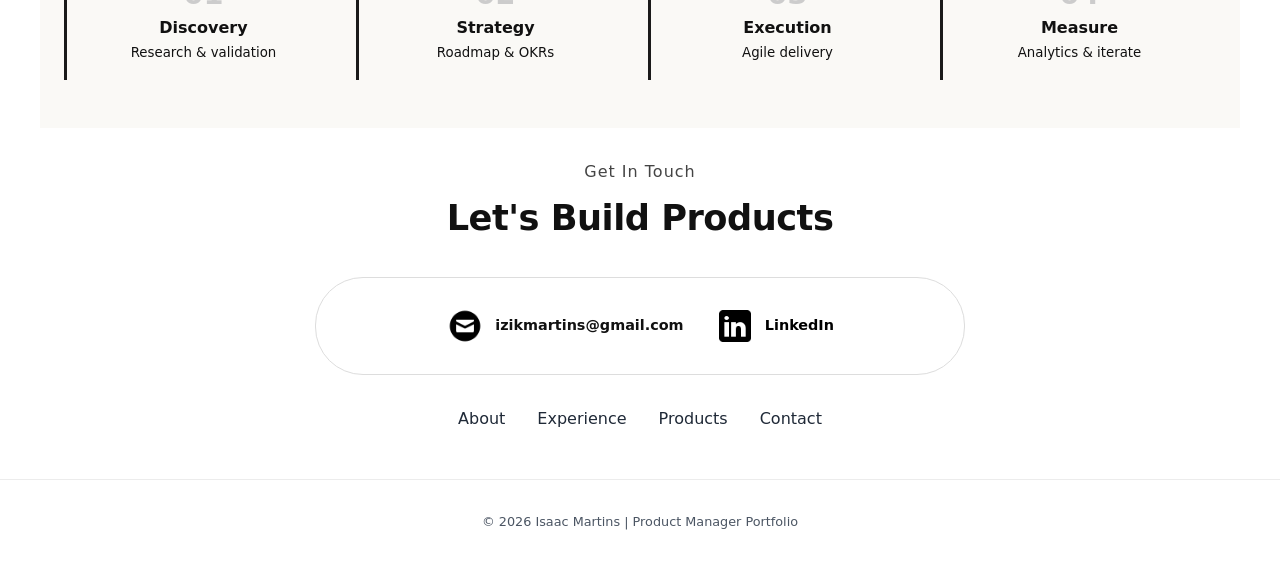
==== commit e9ecd533: "Update resume link in pm-portfolio.html" ====
--- a/pm-portfolio.html
+++ b/pm-portfolio.html
@@ -40,7 +40,7 @@
           <div class="pm-tagline">📋 From Product/App to Customer | Technical PM</div>
         </div>
         <div class="doc">
-          <a href="assets/Martins Isaac (PM) - CV.pdf" download class="download-btn">PM Resume</a>
+          <a href="assets/Isaac_Martins_PM_CV.pdf" download class="download-btn">PM Resume</a>
           <a href="#presentations" class="contact-btn">Product Portfolio</a>
         </div>
         <div class="contact-icons" style="display: flex; justify-content: center; gap: 1rem; margin-top: 1rem;">
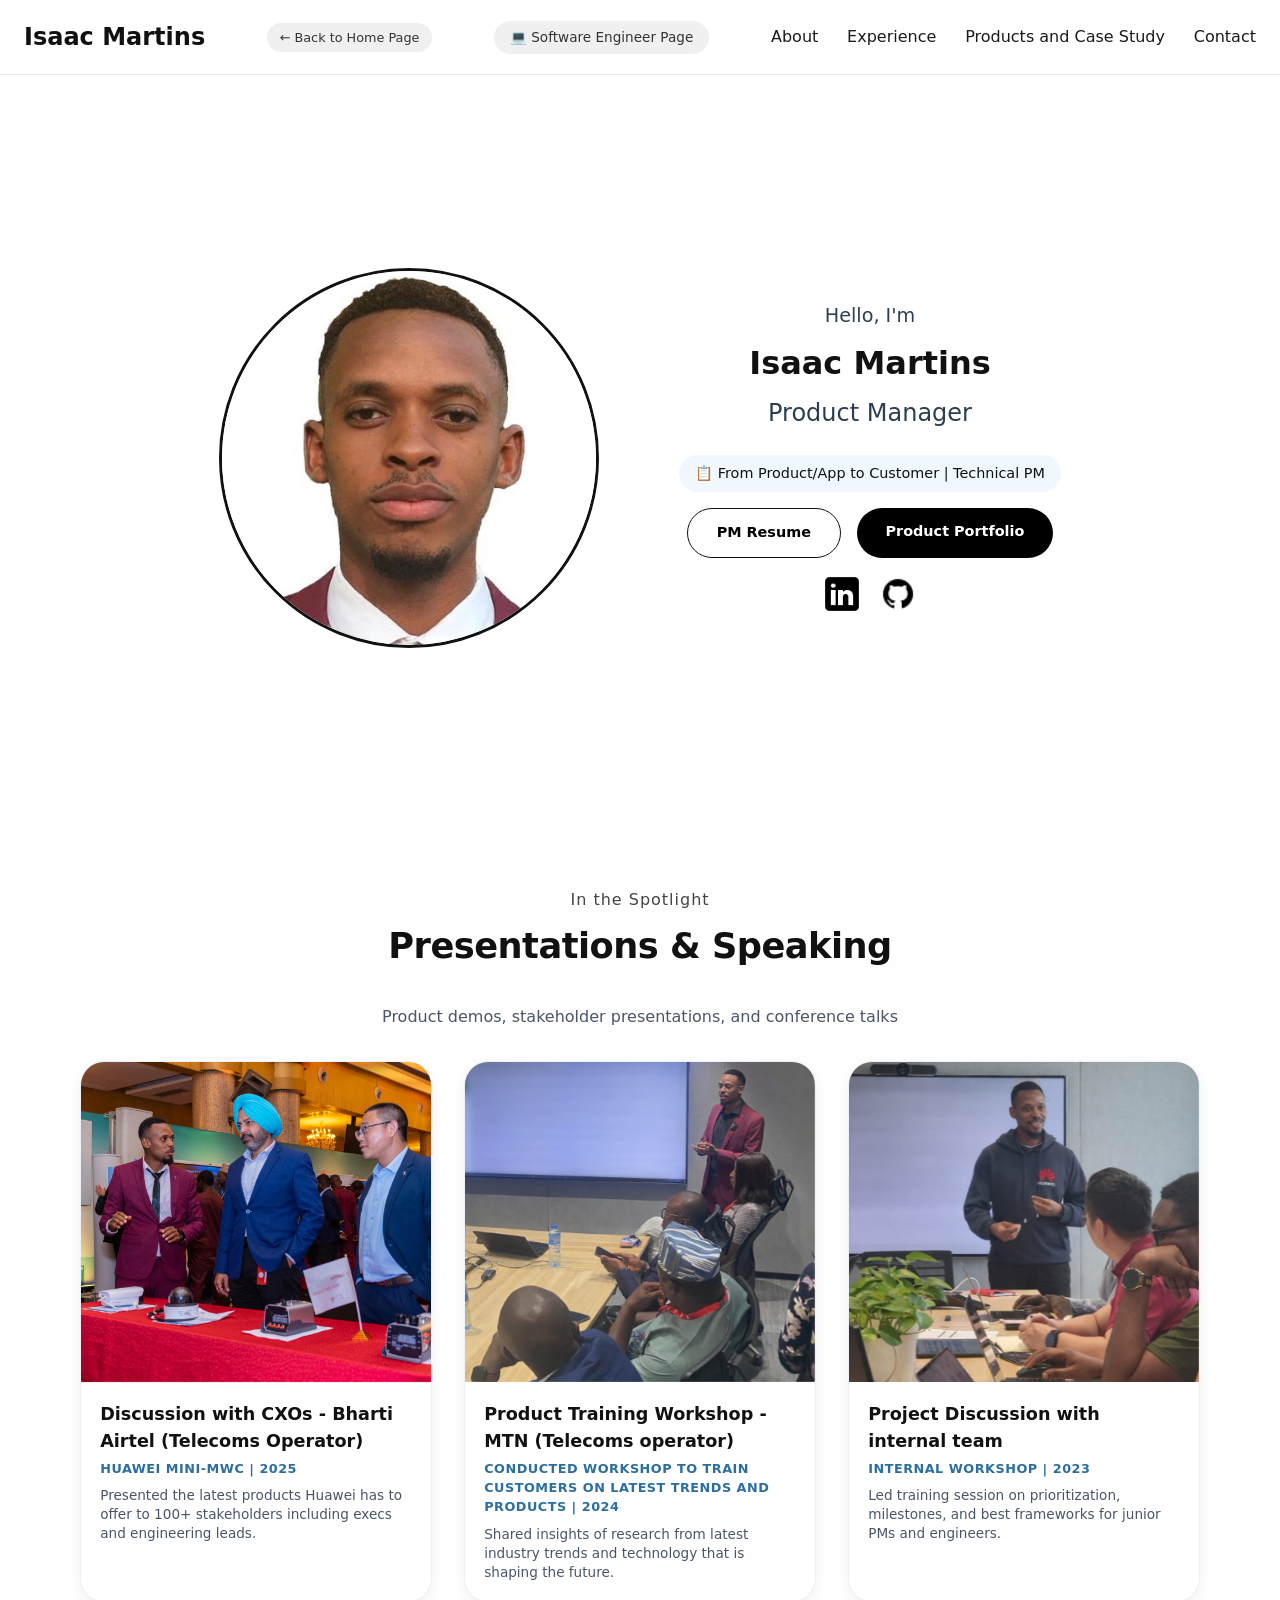
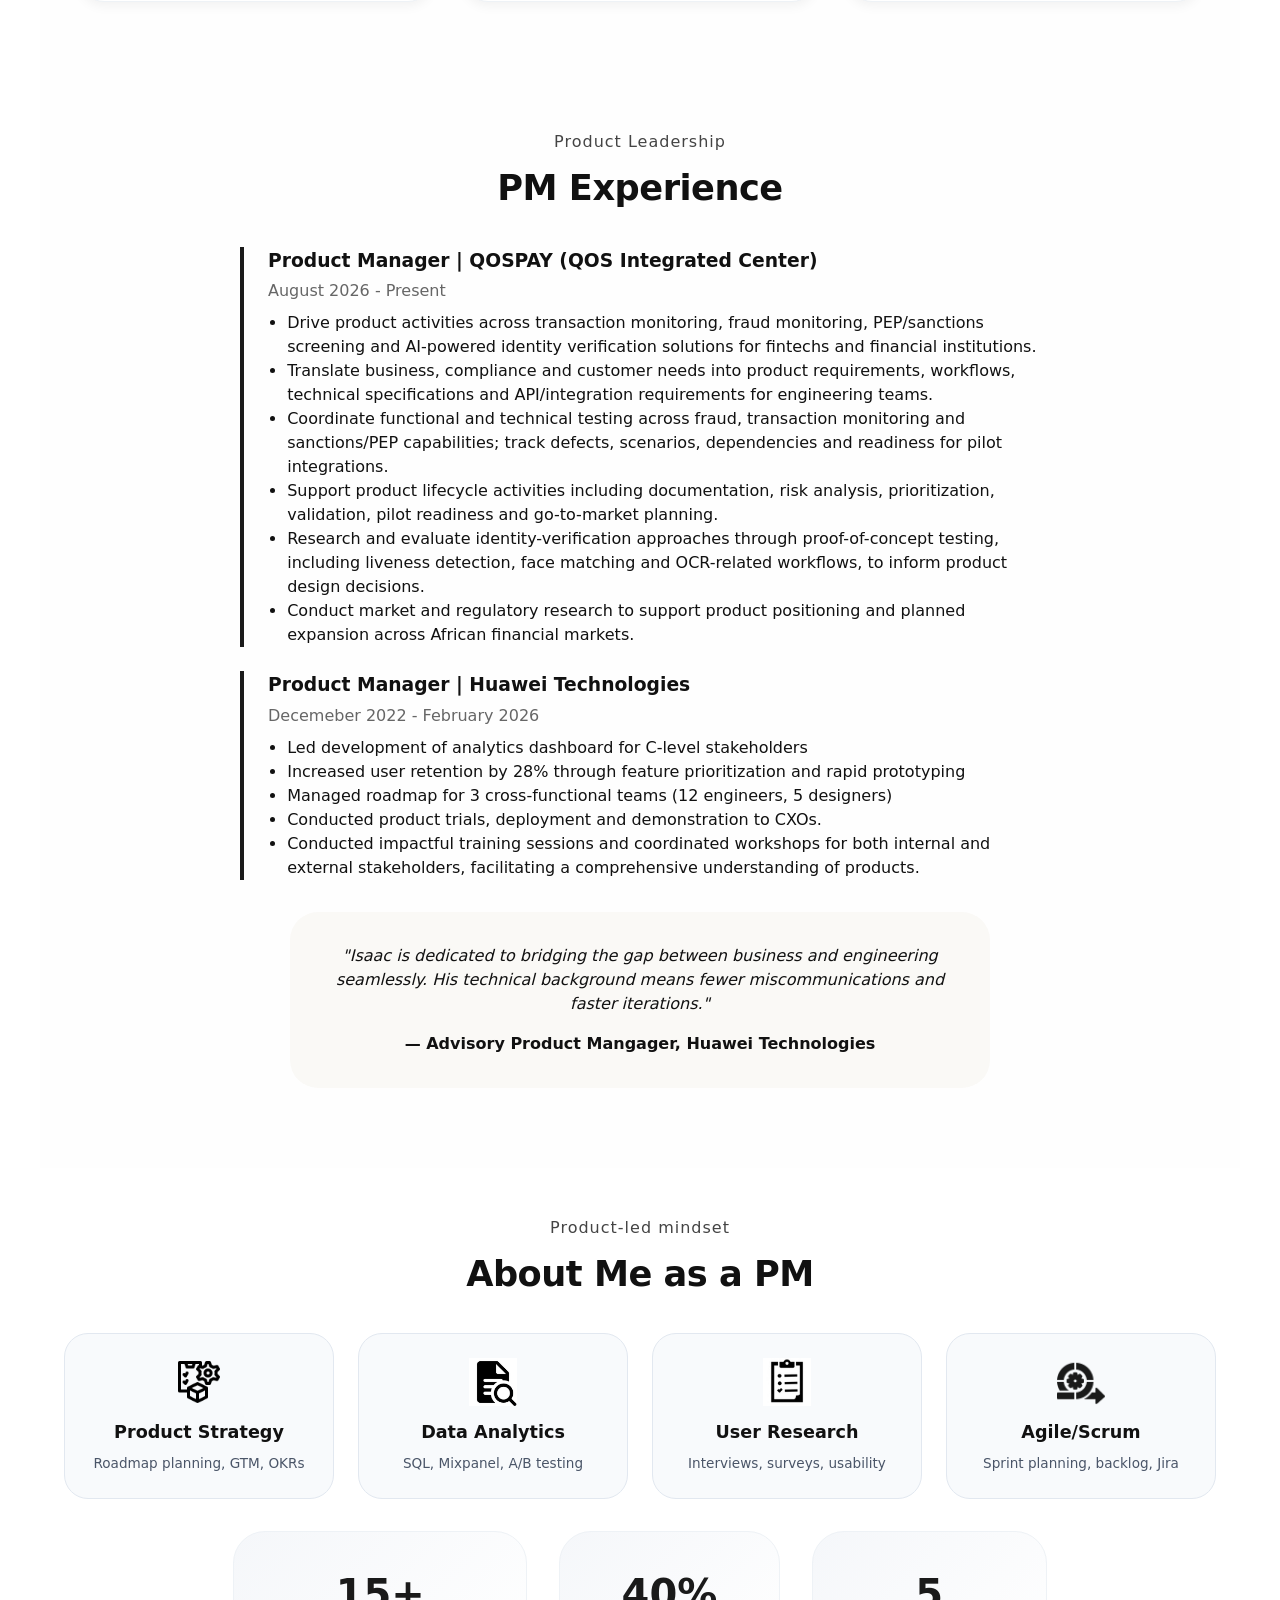
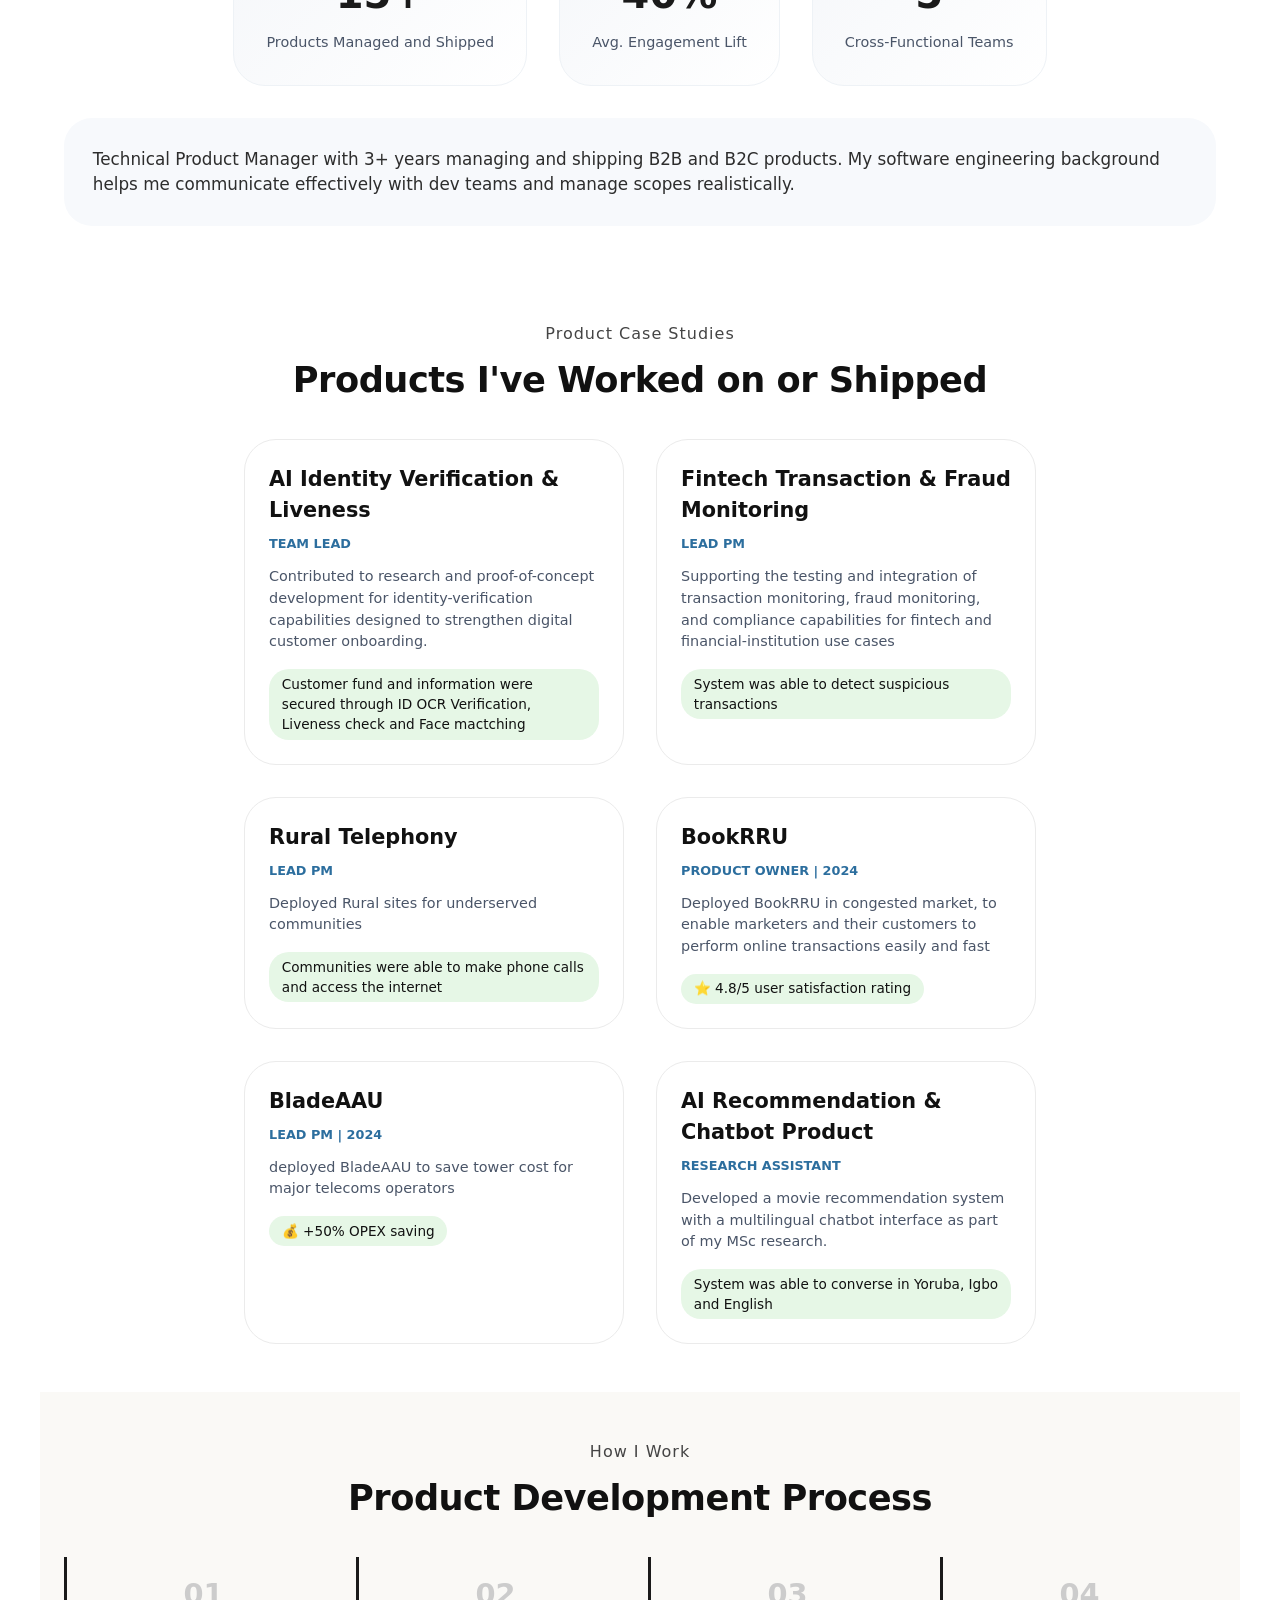
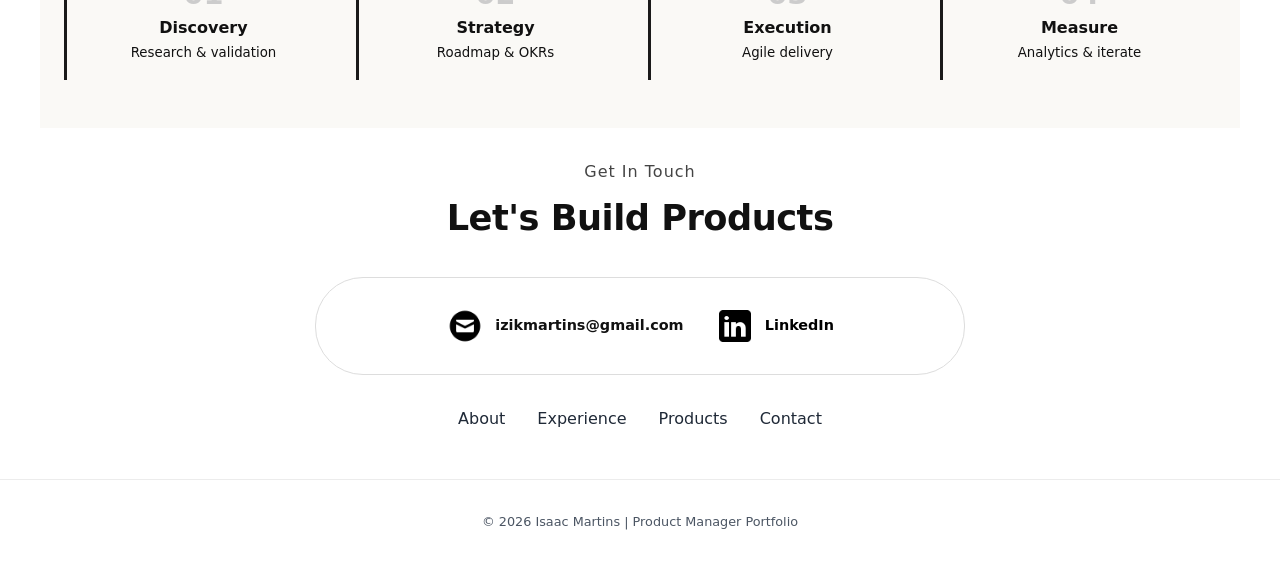
==== commit 02449db0: "Update link for Product Portfolio section" ====
--- a/pm-portfolio.html
+++ b/pm-portfolio.html
@@ -41,7 +41,7 @@
         </div>
         <div class="doc">
           <a href="assets/Isaac_Martins_PM_CV.pdf" download class="download-btn">PM Resume</a>
-          <a href="#presentations" class="contact-btn">Product Portfolio</a>
+          <a href="#pm-projects" class="contact-btn">Product Portfolio</a>
         </div>
         <div class="contact-icons" style="display: flex; justify-content: center; gap: 1rem; margin-top: 1rem;">
          <a href="https://linkedin.com/in/isaac-m-b29242b6" target="_blank"aria-label="LinkedIn"><img src="assets/linkedin2.png" alt="LinkedIn"></a>
